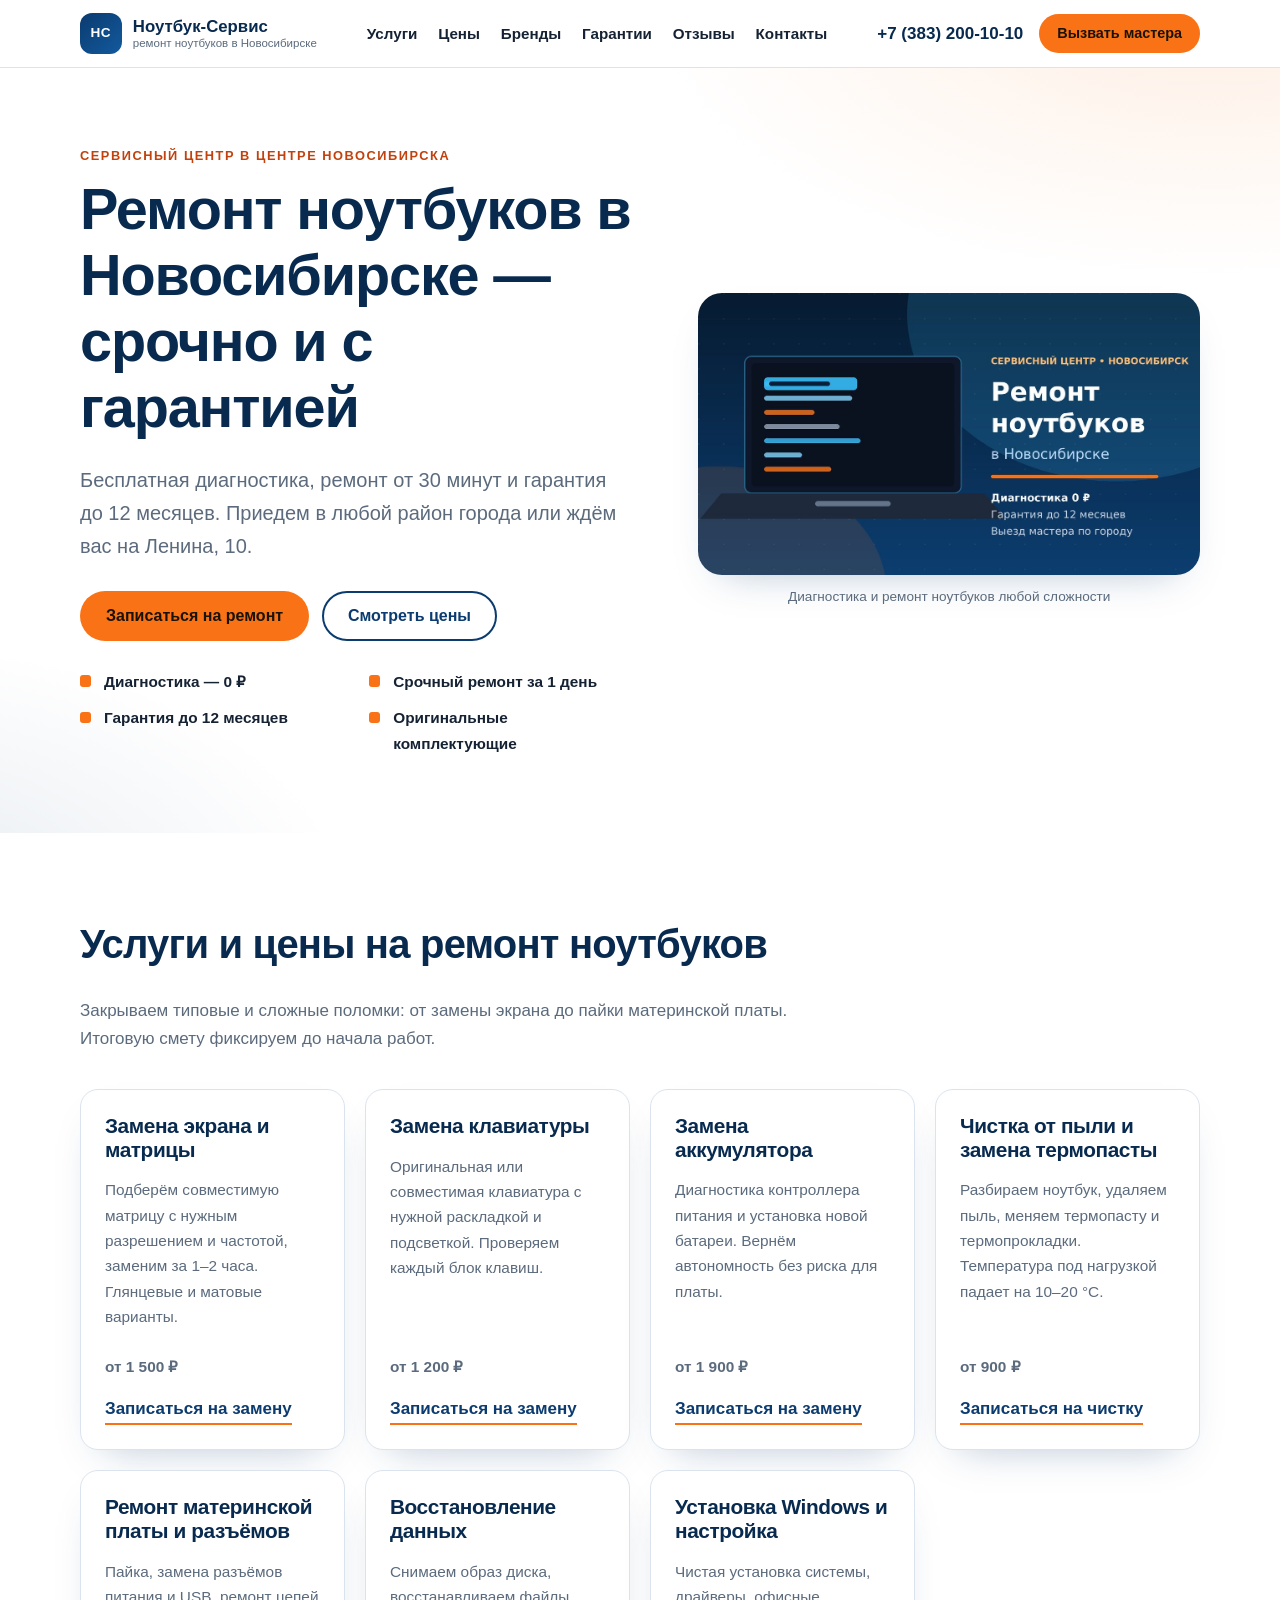
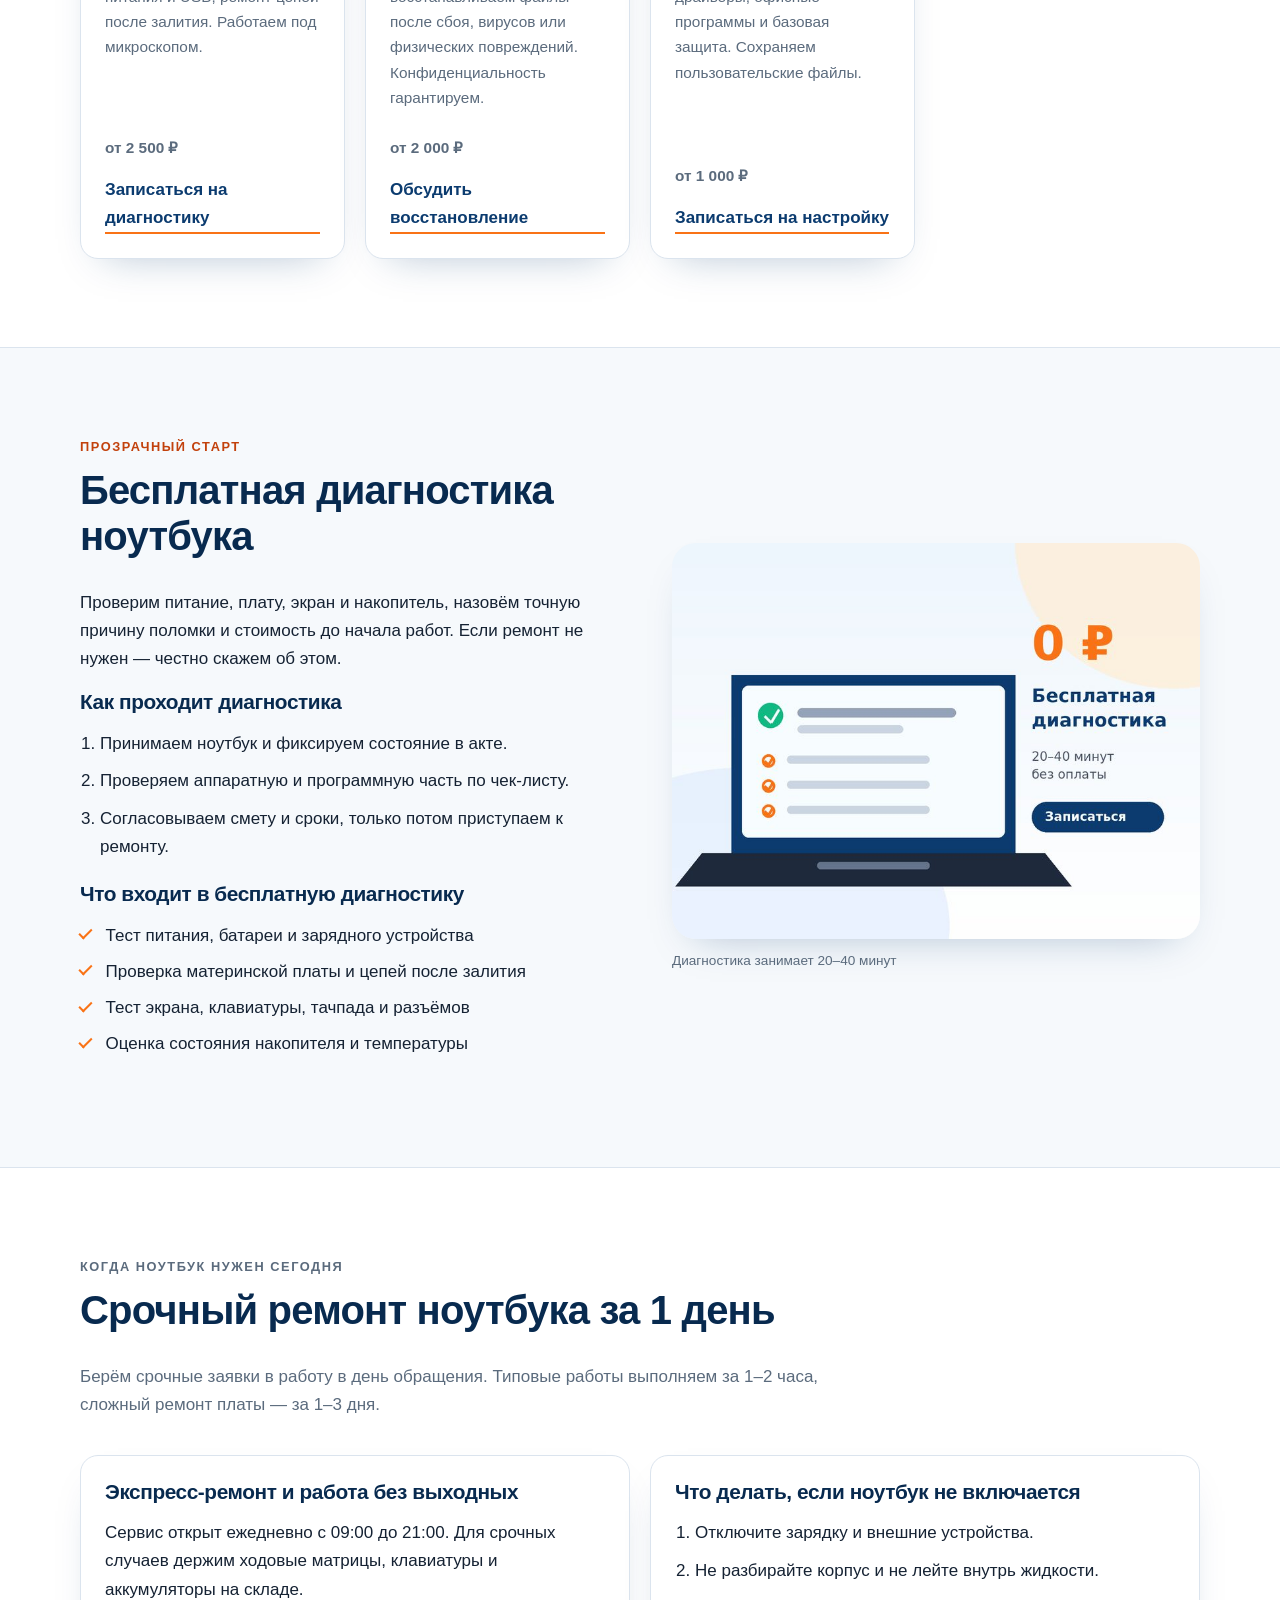
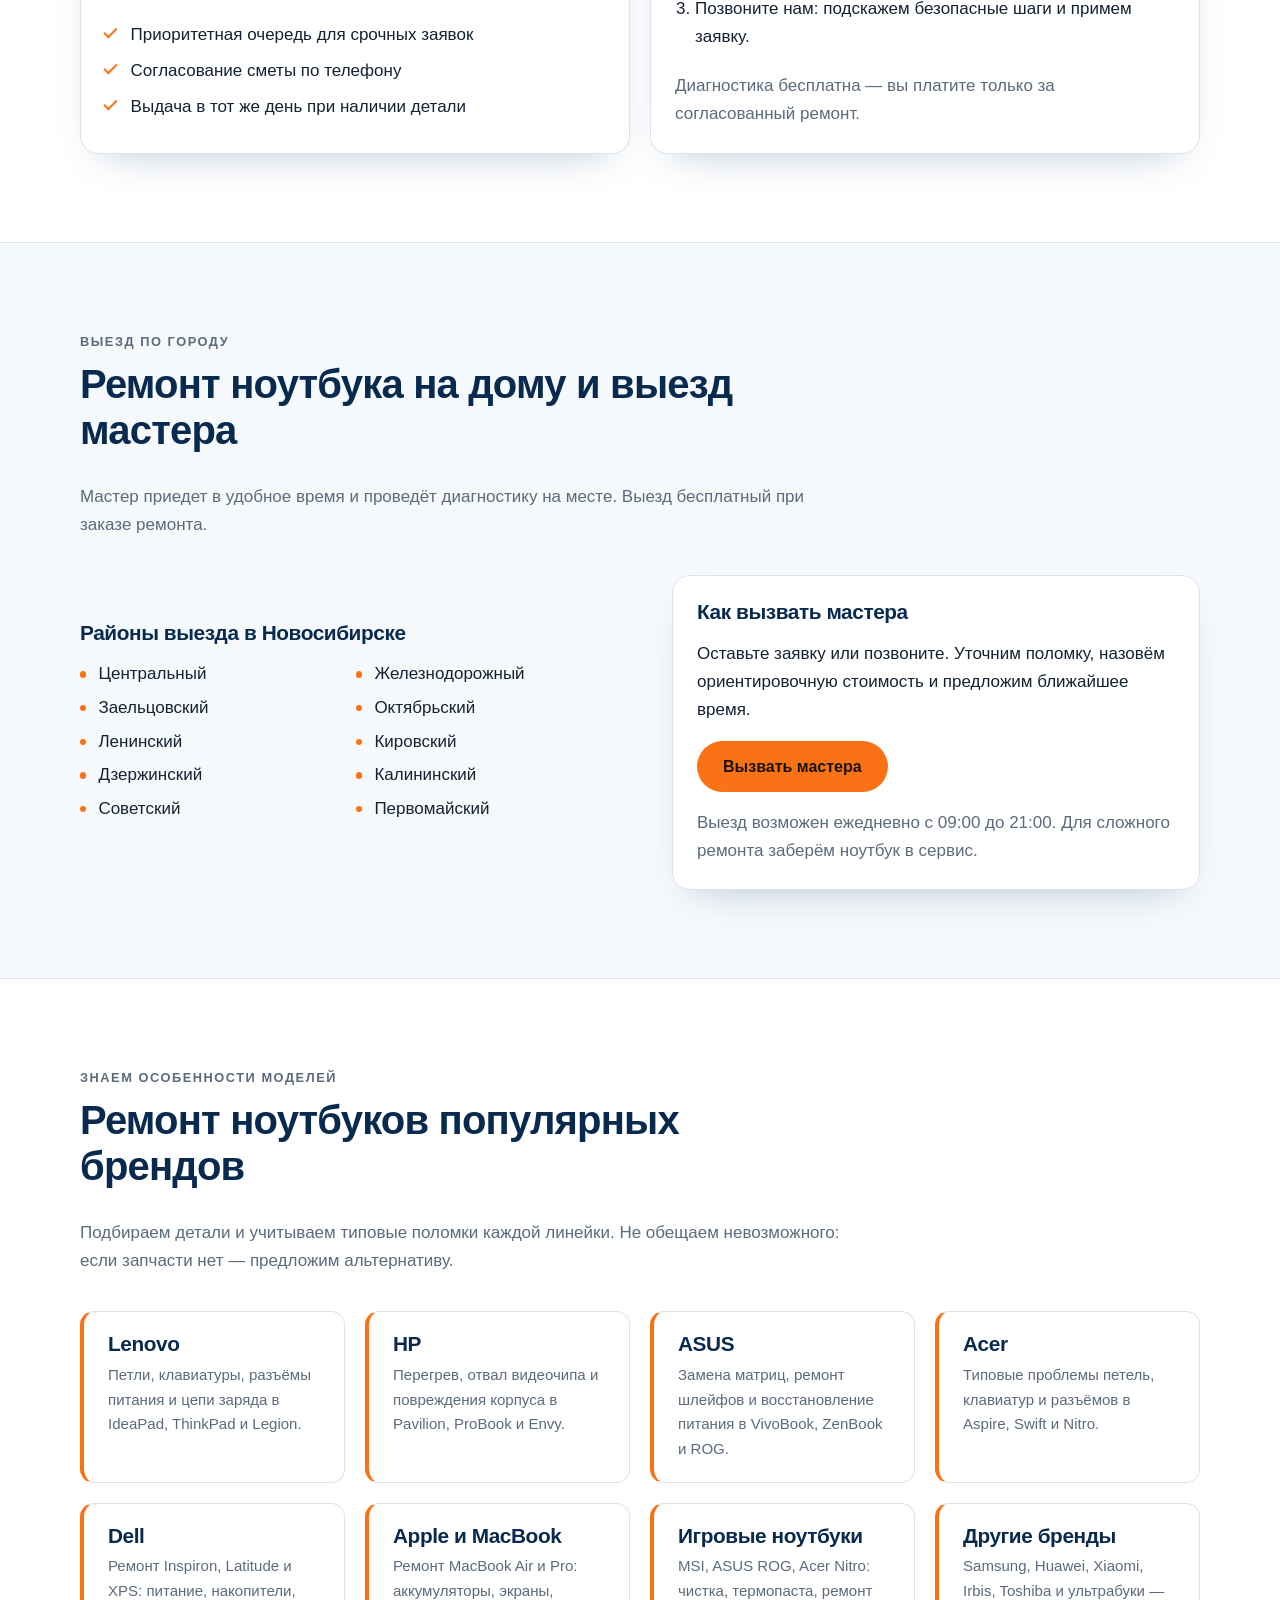
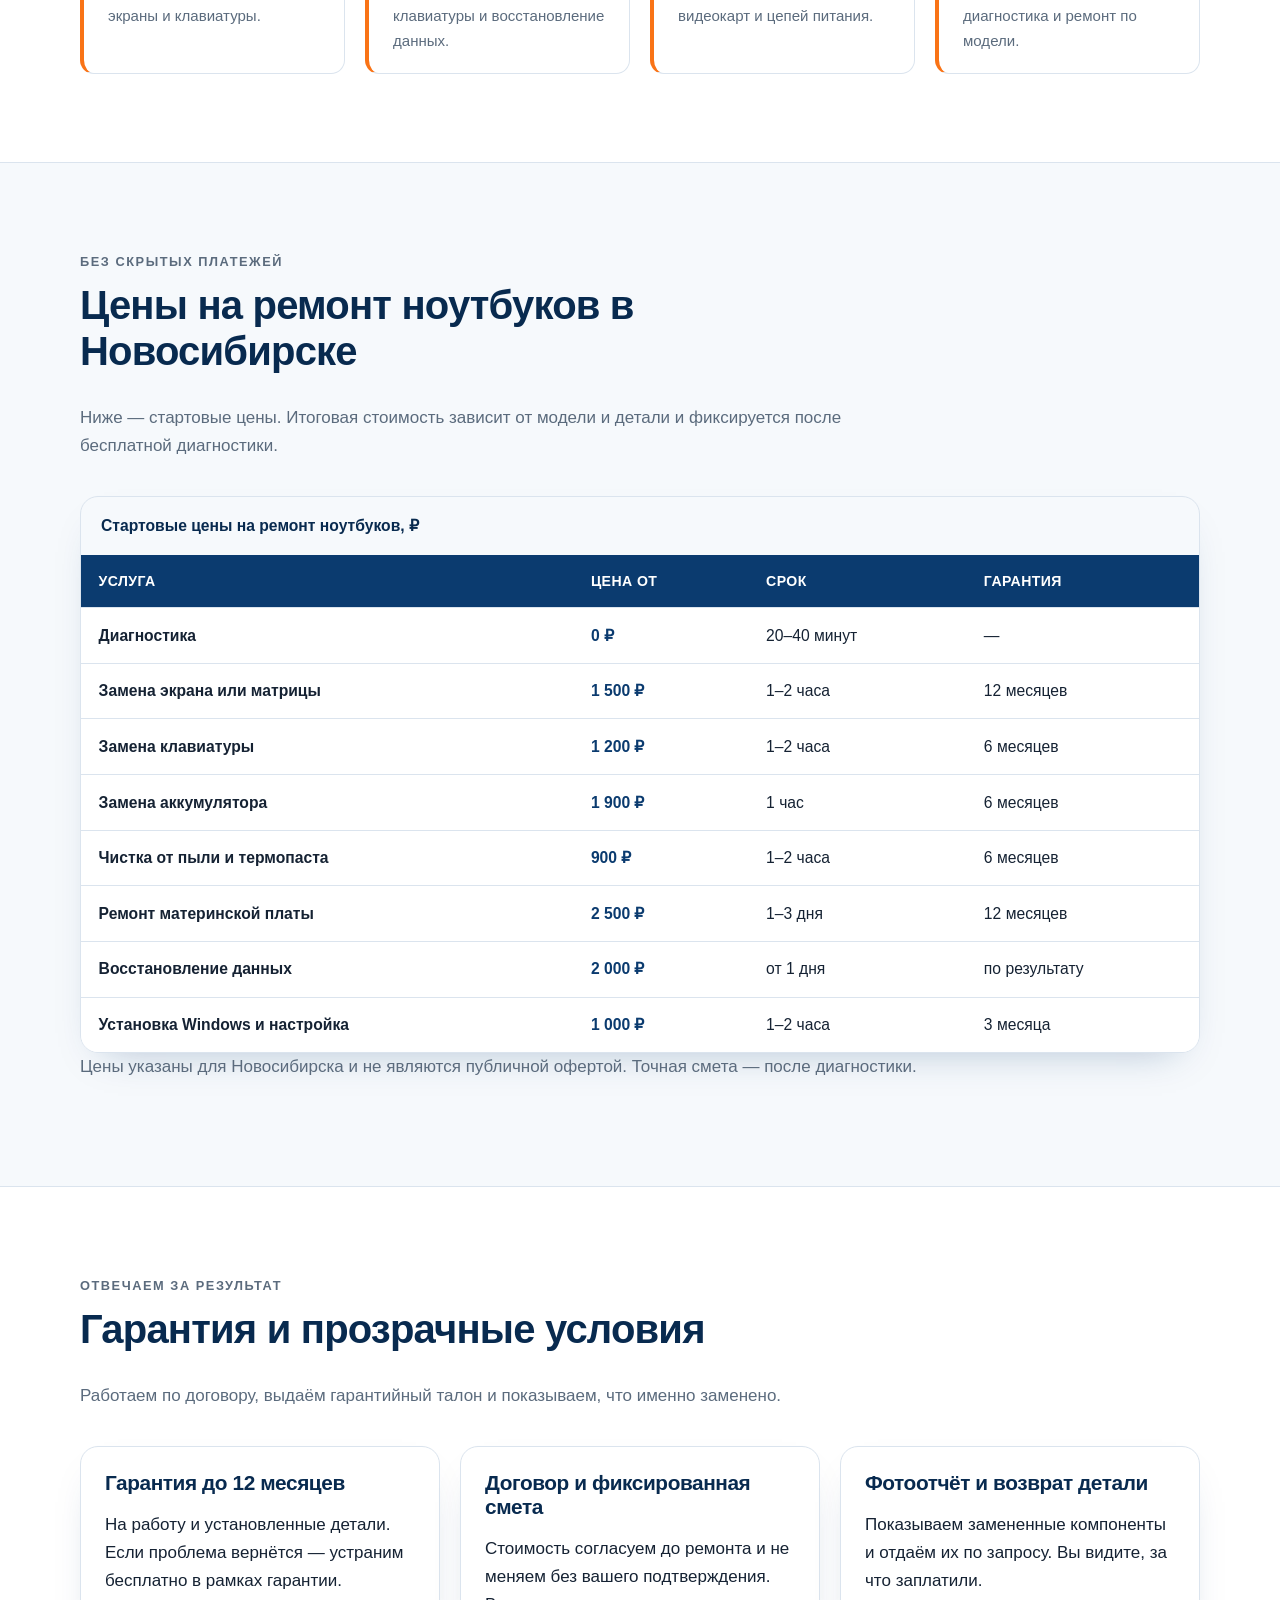
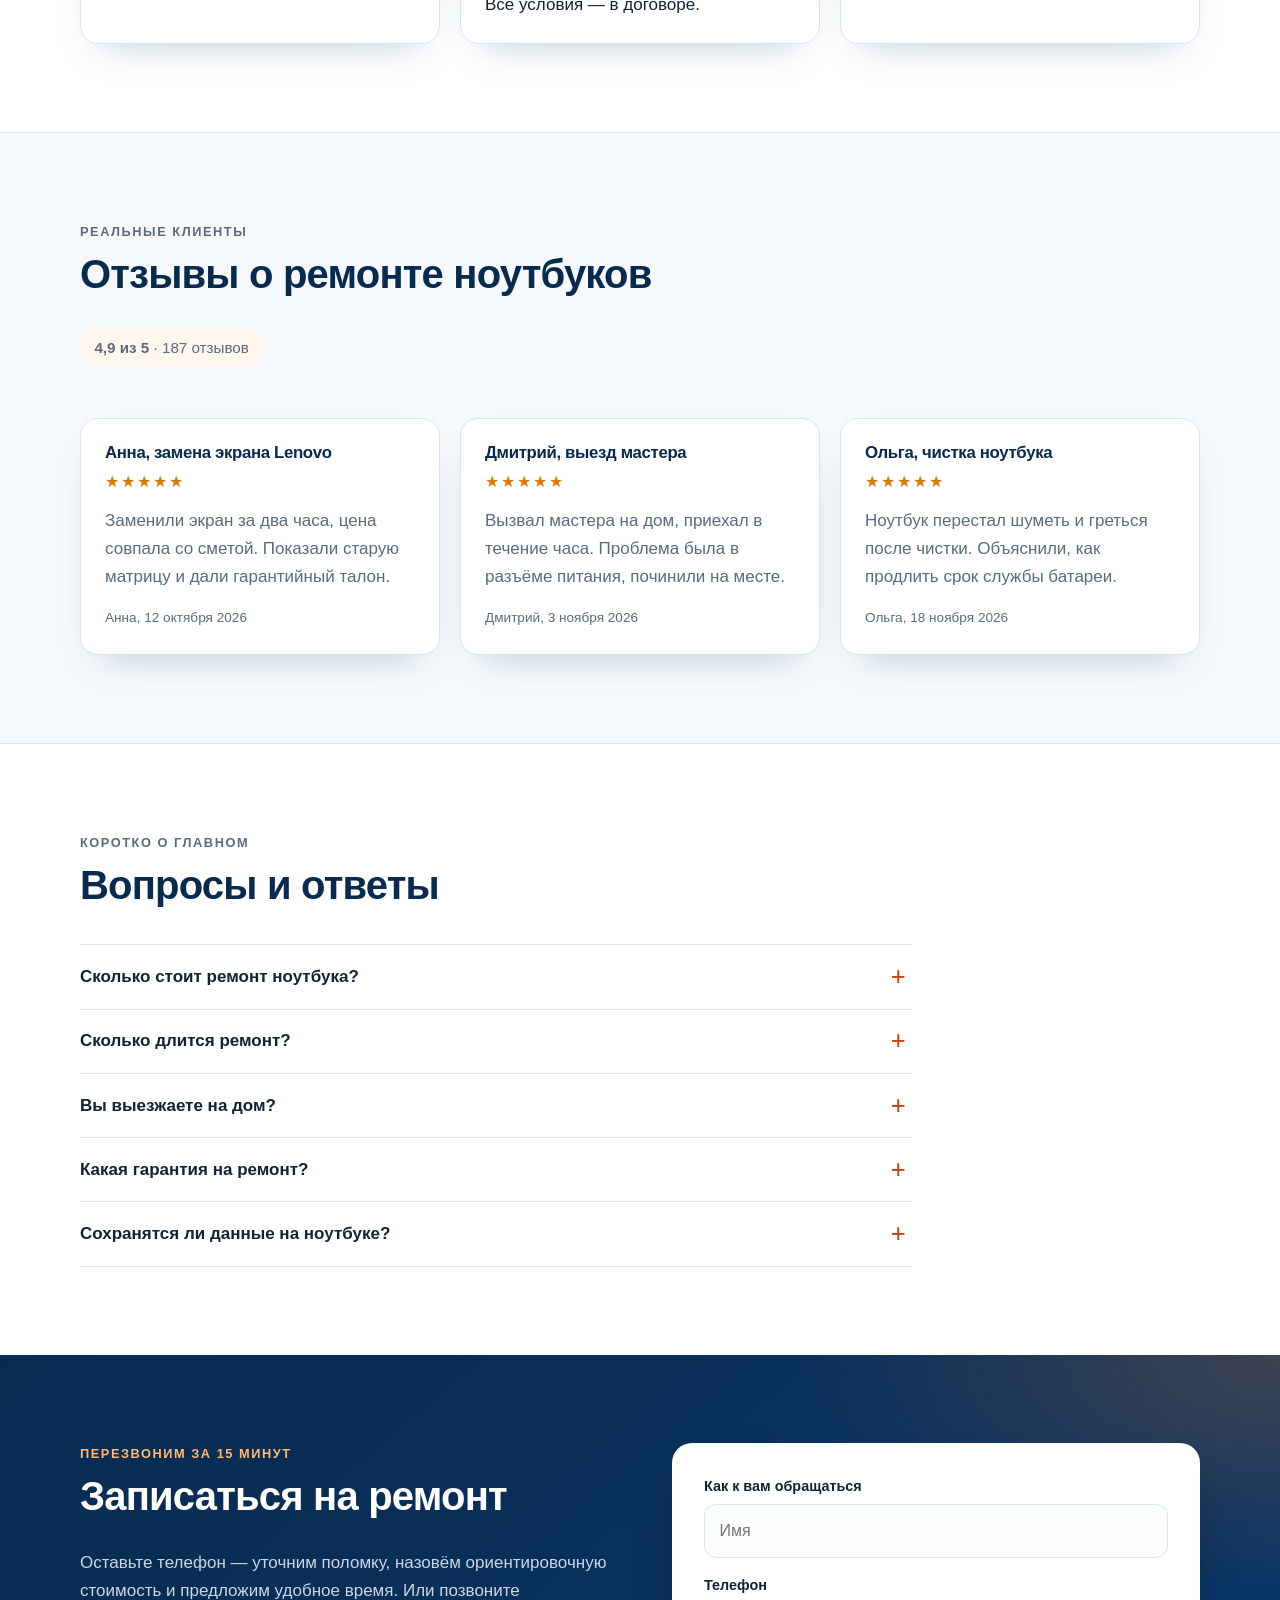
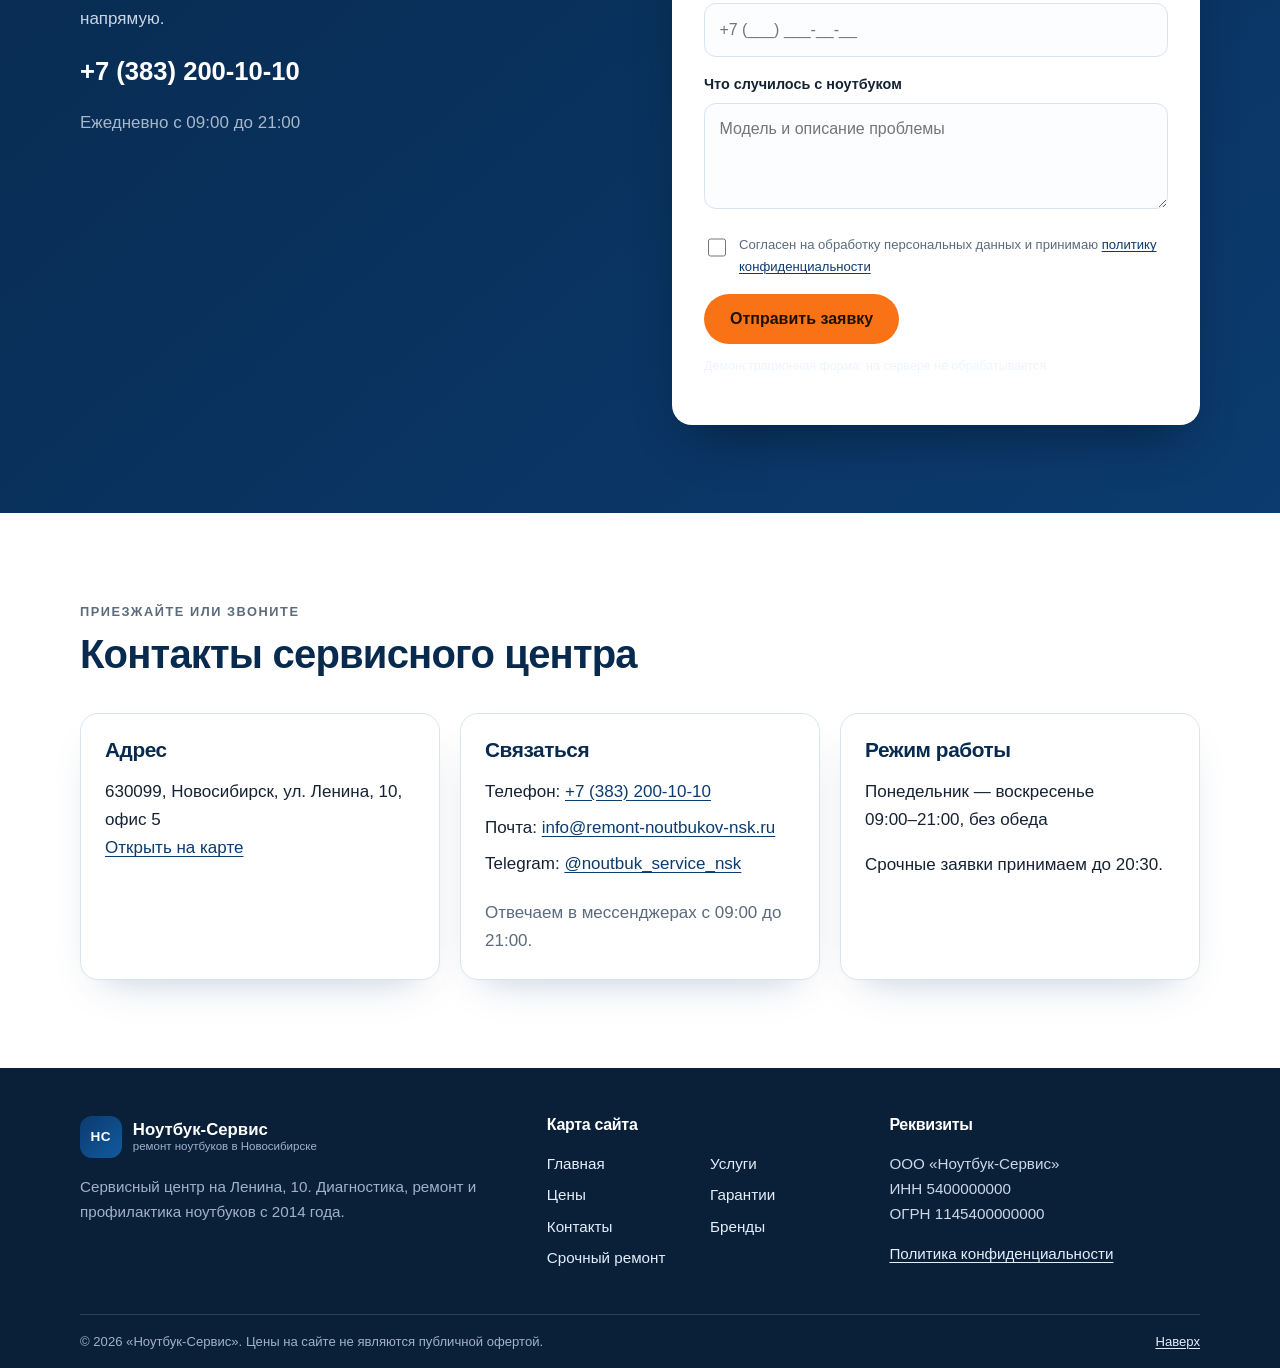
==== index.html @ f217ecc4 "а" ====
<!DOCTYPE html>
<html lang="ru">
<head>
  <meta charset="utf-8">
  <meta name="viewport" content="width=device-width, initial-scale=1">
  <title>Ремонт ноутбуков в Новосибирске — срочно и с гарантией</title>
  <meta name="description" content="Срочный ремонт ноутбуков в Новосибирске: бесплатная диагностика, выезд мастера, гарантия до 12 месяцев. Замена экрана, клавиатуры, аккумулятора. Запись онлайн.">
  <meta name="keywords" content="ремонт ноутбуков Новосибирск, замена экрана ноутбука, срочный ремонт ноутбука, ремонт ноутбука на дому, ремонт MacBook Новосибирск, чистка ноутбука, замена аккумулятора, гарантия на ремонт, бесплатная диагностика, ремонт материнской платы">
  <meta name="robots" content="index, follow, max-image-preview:large">
  <meta name="theme-color" content="#0b3b6f">
  <link rel="canonical" href="https://remont-noutbukov-nsk.ru/">
  <link rel="icon" href="images/favicon.svg" type="image/svg+xml">
  <link rel="preload" as="image" href="images/hero-remont-noutbukov-novosibirsk.jpg" fetchpriority="high">
  <link rel="stylesheet" href="styles/main.css">

  <meta property="og:type" content="website">
  <meta property="og:locale" content="ru_RU">
  <meta property="og:site_name" content="Ноутбук-Сервис">
  <meta property="og:title" content="Ремонт ноутбуков в Новосибирске — срочно и с гарантией">
  <meta property="og:description" content="Бесплатная диагностика, выезд мастера и гарантия до 12 месяцев. Замена экрана, клавиатуры, аккумулятора, ремонт платы и восстановление данных.">
  <meta property="og:url" content="https://remont-noutbukov-nsk.ru/">
  <meta property="og:image" content="https://remont-noutbukov-nsk.ru/images/hero-remont-noutbukov-novosibirsk.jpg">
  <meta property="og:image:width" content="1200">
  <meta property="og:image:height" content="675">
  <meta property="og:image:alt" content="Мастер сервисного центра ремонтирует ноутбук в Новосибирске">
  <meta name="twitter:card" content="summary_large_image">
  <meta name="twitter:title" content="Ремонт ноутбуков в Новосибирске — срочно и с гарантией">
  <meta name="twitter:description" content="Бесплатная диагностика, выезд мастера, гарантия до 12 месяцев.">
  <meta name="twitter:image" content="https://remont-noutbukov-nsk.ru/images/hero-remont-noutbukov-novosibirsk.jpg">
</head>
<body itemscope itemtype="https://schema.org/LocalBusiness">
  <a class="skip-link" href="#main">Перейти к содержимому</a>

  <header class="site-header">
    <div class="container header-inner">
      <a class="logo" href="index.html" aria-label="Ноутбук-Сервис — на главную">
        <span class="logo-mark" aria-hidden="true">НС</span>
        <span class="logo-text">
          <strong itemprop="name">Ноутбук-Сервис</strong>
          <small>ремонт ноутбуков в Новосибирске</small>
        </span>
      </a>

      <nav class="site-nav" aria-label="Главное меню">
        <ul class="nav-list">
          <li><a href="#services">Услуги</a></li>
          <li><a href="#prices">Цены</a></li>
          <li><a href="#brands">Бренды</a></li>
          <li><a href="#guarantee">Гарантии</a></li>
          <li><a href="#reviews">Отзывы</a></li>
          <li><a href="#contacts">Контакты</a></li>
        </ul>
      </nav>

      <div class="header-actions">
        <a class="header-phone" href="tel:+73832001010"><span itemprop="telephone">+7 (383) 200-10-10</span></a>
        <a class="button button-small" href="#cta">Вызвать мастера</a>
      </div>
    </div>
  </header>

  <main id="main">
    <section class="hero" id="top">
      <div class="container hero-grid">
        <div class="hero-copy">
          <p class="eyebrow">Сервисный центр в центре Новосибирска</p>
          <h1>Ремонт ноутбуков в Новосибирске — срочно и с гарантией</h1>
          <p class="lead">Бесплатная диагностика, ремонт от 30 минут и гарантия до 12 месяцев. Приедем в любой район города или ждём вас на Ленина, 10.</p>
          <div class="hero-actions">
            <a class="button" href="#cta">Записаться на ремонт</a>
            <a class="button button-secondary" href="#prices">Смотреть цены</a>
          </div>
          <ul class="trust-list">
            <li>Диагностика — 0 ₽</li>
            <li>Срочный ремонт за 1 день</li>
            <li>Гарантия до 12 месяцев</li>
            <li>Оригинальные комплектующие</li>
          </ul>
        </div>
        <figure class="hero-media">
          <img src="images/hero-remont-noutbukov-novosibirsk.jpg"
               alt="Мастер сервисного центра ремонтирует ноутбук в Новосибирске"
               width="1200" height="675" fetchpriority="high" decoding="async">
          <figcaption>Диагностика и ремонт ноутбуков любой сложности</figcaption>
        </figure>
      </div>
    </section>

    <section class="section" id="services" itemprop="hasOfferCatalog" itemscope itemtype="https://schema.org/OfferCatalog">
      <div class="container">
        <div class="section-head">
          <h2 itemprop="name">Услуги и цены на ремонт ноутбуков</h2>
          <p>Закрываем типовые и сложные поломки: от замены экрана до пайки материнской платы. Итоговую смету фиксируем до начала работ.</p>
        </div>

        <div class="services-grid">
          <article class="service-card" id="service-screen" itemprop="itemListElement" itemscope itemtype="https://schema.org/Service">
            <h3 itemprop="name">Замена экрана и матрицы</h3>
            <p itemprop="description">Подберём совместимую матрицу с нужным разрешением и частотой, заменим за 1–2 часа. Глянцевые и матовые варианты.</p>
            <meta itemprop="serviceType" content="Замена экрана ноутбука">
            <p class="service-price"><span itemprop="offers" itemscope itemtype="https://schema.org/Offer"><meta itemprop="priceCurrency" content="RUB"><meta itemprop="price" content="1500"><span itemprop="price">от 1 500 ₽</span></span></p>
            <a class="service-link" href="#cta">Записаться на замену</a>
          </article>

          <article class="service-card" id="service-keyboard" itemprop="itemListElement" itemscope itemtype="https://schema.org/Service">
            <h3 itemprop="name">Замена клавиатуры</h3>
            <p itemprop="description">Оригинальная или совместимая клавиатура с нужной раскладкой и подсветкой. Проверяем каждый блок клавиш.</p>
            <meta itemprop="serviceType" content="Замена клавиатуры ноутбука">
            <p class="service-price"><span itemprop="offers" itemscope itemtype="https://schema.org/Offer"><meta itemprop="priceCurrency" content="RUB"><meta itemprop="price" content="1200"><span itemprop="price">от 1 200 ₽</span></span></p>
            <a class="service-link" href="#cta">Записаться на замену</a>
          </article>

          <article class="service-card" id="service-battery" itemprop="itemListElement" itemscope itemtype="https://schema.org/Service">
            <h3 itemprop="name">Замена аккумулятора</h3>
            <p itemprop="description">Диагностика контроллера питания и установка новой батареи. Вернём автономность без риска для платы.</p>
            <meta itemprop="serviceType" content="Замена аккумулятора ноутбука">
            <p class="service-price"><span itemprop="offers" itemscope itemtype="https://schema.org/Offer"><meta itemprop="priceCurrency" content="RUB"><meta itemprop="price" content="1900"><span itemprop="price">от 1 900 ₽</span></span></p>
            <a class="service-link" href="#cta">Записаться на замену</a>
          </article>

          <article class="service-card" id="service-cleaning" itemprop="itemListElement" itemscope itemtype="https://schema.org/Service">
            <h3 itemprop="name">Чистка от пыли и замена термопасты</h3>
            <p itemprop="description">Разбираем ноутбук, удаляем пыль, меняем термопасту и термопрокладки. Температура под нагрузкой падает на 10–20 °C.</p>
            <meta itemprop="serviceType" content="Чистка ноутбука от пыли">
            <p class="service-price"><span itemprop="offers" itemscope itemtype="https://schema.org/Offer"><meta itemprop="priceCurrency" content="RUB"><meta itemprop="price" content="900"><span itemprop="price">от 900 ₽</span></span></p>
            <a class="service-link" href="#cta">Записаться на чистку</a>
          </article>

          <article class="service-card" id="service-board" itemprop="itemListElement" itemscope itemtype="https://schema.org/Service">
            <h3 itemprop="name">Ремонт материнской платы и разъёмов</h3>
            <p itemprop="description">Пайка, замена разъёмов питания и USB, ремонт цепей после залития. Работаем под микроскопом.</p>
            <meta itemprop="serviceType" content="Ремонт материнской платы ноутбука">
            <p class="service-price"><span itemprop="offers" itemscope itemtype="https://schema.org/Offer"><meta itemprop="priceCurrency" content="RUB"><meta itemprop="price" content="2500"><span itemprop="price">от 2 500 ₽</span></span></p>
            <a class="service-link" href="#cta">Записаться на диагностику</a>
          </article>

          <article class="service-card" id="service-data" itemprop="itemListElement" itemscope itemtype="https://schema.org/Service">
            <h3 itemprop="name">Восстановление данных</h3>
            <p itemprop="description">Снимаем образ диска, восстанавливаем файлы после сбоя, вирусов или физических повреждений. Конфиденциальность гарантируем.</p>
            <meta itemprop="serviceType" content="Восстановление данных с ноутбука">
            <p class="service-price"><span itemprop="offers" itemscope itemtype="https://schema.org/Offer"><meta itemprop="priceCurrency" content="RUB"><meta itemprop="price" content="2000"><span itemprop="price">от 2 000 ₽</span></span></p>
            <a class="service-link" href="#cta">Обсудить восстановление</a>
          </article>

          <article class="service-card" id="service-os" itemprop="itemListElement" itemscope itemtype="https://schema.org/Service">
            <h3 itemprop="name">Установка Windows и настройка</h3>
            <p itemprop="description">Чистая установка системы, драйверы, офисные программы и базовая защита. Сохраняем пользовательские файлы.</p>
            <meta itemprop="serviceType" content="Установка Windows на ноутбук">
            <p class="service-price"><span itemprop="offers" itemscope itemtype="https://schema.org/Offer"><meta itemprop="priceCurrency" content="RUB"><meta itemprop="price" content="1000"><span itemprop="price">от 1 000 ₽</span></span></p>
            <a class="service-link" href="#cta">Записаться на настройку</a>
          </article>
        </div>
      </div>
    </section>

    <section class="section section-alt" id="diagnostics">
      <div class="container split">
        <div>
          <p class="eyebrow">Прозрачный старт</p>
          <h2>Бесплатная диагностика ноутбука</h2>
          <p>Проверим питание, плату, экран и накопитель, назовём точную причину поломки и стоимость до начала работ. Если ремонт не нужен — честно скажем об этом.</p>
          <h3>Как проходит диагностика</h3>
          <ol class="steps">
            <li>Принимаем ноутбук и фиксируем состояние в акте.</li>
            <li>Проверяем аппаратную и программную часть по чек-листу.</li>
            <li>Согласовываем смету и сроки, только потом приступаем к ремонту.</li>
          </ol>
          <h3>Что входит в бесплатную диагностику</h3>
          <ul class="check-list">
            <li>Тест питания, батареи и зарядного устройства</li>
            <li>Проверка материнской платы и цепей после залития</li>
            <li>Тест экрана, клавиатуры, тачпада и разъёмов</li>
            <li>Оценка состояния накопителя и температуры</li>
          </ul>
        </div>
        <figure class="media-card">
          <img src="images/diagnostika-noutbuka.jpg"
               alt="Диагностика ноутбука в сервисном центре Новосибирска"
               width="800" height="600" loading="lazy" decoding="async">
          <figcaption>Диагностика занимает 20–40 минут</figcaption>
        </figure>
      </div>
    </section>

    <section class="section" id="urgent">
      <div class="container">
        <div class="section-head">
          <p class="eyebrow">Когда ноутбук нужен сегодня</p>
          <h2>Срочный ремонт ноутбука за 1 день</h2>
          <p>Берём срочные заявки в работу в день обращения. Типовые работы выполняем за 1–2 часа, сложный ремонт платы — за 1–3 дня.</p>
        </div>
        <div class="columns-2">
          <div class="panel">
            <h3>Экспресс-ремонт и работа без выходных</h3>
            <p>Сервис открыт ежедневно с 09:00 до 21:00. Для срочных случаев держим ходовые матрицы, клавиатуры и аккумуляторы на складе.</p>
            <ul class="check-list">
              <li>Приоритетная очередь для срочных заявок</li>
              <li>Согласование сметы по телефону</li>
              <li>Выдача в тот же день при наличии детали</li>
            </ul>
          </div>
          <div class="panel">
            <h3>Что делать, если ноутбук не включается</h3>
            <ol class="steps">
              <li>Отключите зарядку и внешние устройства.</li>
              <li>Не разбирайте корпус и не лейте внутрь жидкости.</li>
              <li>Позвоните нам: подскажем безопасные шаги и примем заявку.</li>
            </ol>
            <p class="muted">Диагностика бесплатна — вы платите только за согласованный ремонт.</p>
          </div>
        </div>
      </div>
    </section>

    <section class="section section-alt" id="home-visit">
      <div class="container">
        <div class="section-head">
          <p class="eyebrow">Выезд по городу</p>
          <h2>Ремонт ноутбука на дому и выезд мастера</h2>
          <p>Мастер приедет в удобное время и проведёт диагностику на месте. Выезд бесплатный при заказе ремонта.</p>
        </div>
        <div class="split">
          <div>
            <h3>Районы выезда в Новосибирске</h3>
            <ul class="district-list">
              <li>Центральный</li>
              <li>Железнодорожный</li>
              <li>Заельцовский</li>
              <li>Октябрьский</li>
              <li>Ленинский</li>
              <li>Кировский</li>
              <li>Дзержинский</li>
              <li>Калининский</li>
              <li>Советский</li>
              <li>Первомайский</li>
            </ul>
          </div>
          <div class="panel">
            <h3>Как вызвать мастера</h3>
            <p>Оставьте заявку или позвоните. Уточним поломку, назовём ориентировочную стоимость и предложим ближайшее время.</p>
            <p><a class="button" href="#cta">Вызвать мастера</a></p>
            <p class="muted">Выезд возможен ежедневно с 09:00 до 21:00. Для сложного ремонта заберём ноутбук в сервис.</p>
          </div>
        </div>
      </div>
    </section>

    <section class="section" id="brands">
      <div class="container">
        <div class="section-head">
          <p class="eyebrow">Знаем особенности моделей</p>
          <h2>Ремонт ноутбуков популярных брендов</h2>
          <p>Подбираем детали и учитываем типовые поломки каждой линейки. Не обещаем невозможного: если запчасти нет — предложим альтернативу.</p>
        </div>
        <div class="brand-grid">
          <article class="brand-card" id="brand-lenovo">
            <h3>Lenovo</h3>
            <p>Петли, клавиатуры, разъёмы питания и цепи заряда в IdeaPad, ThinkPad и Legion.</p>
          </article>
          <article class="brand-card" id="brand-hp">
            <h3>HP</h3>
            <p>Перегрев, отвал видеочипа и повреждения корпуса в Pavilion, ProBook и Envy.</p>
          </article>
          <article class="brand-card" id="brand-asus">
            <h3>ASUS</h3>
            <p>Замена матриц, ремонт шлейфов и восстановление питания в VivoBook, ZenBook и ROG.</p>
          </article>
          <article class="brand-card" id="brand-acer">
            <h3>Acer</h3>
            <p>Типовые проблемы петель, клавиатур и разъёмов в Aspire, Swift и Nitro.</p>
          </article>
          <article class="brand-card" id="brand-dell">
            <h3>Dell</h3>
            <p>Ремонт Inspiron, Latitude и XPS: питание, накопители, экраны и клавиатуры.</p>
          </article>
          <article class="brand-card" id="brand-apple">
            <h3>Apple и MacBook</h3>
            <p>Ремонт MacBook Air и Pro: аккумуляторы, экраны, клавиатуры и восстановление данных.</p>
          </article>
          <article class="brand-card" id="brand-gaming">
            <h3>Игровые ноутбуки</h3>
            <p>MSI, ASUS ROG, Acer Nitro: чистка, термопаста, ремонт видеокарт и цепей питания.</p>
          </article>
          <article class="brand-card" id="brand-other">
            <h3>Другие бренды</h3>
            <p>Samsung, Huawei, Xiaomi, Irbis, Toshiba и ультрабуки — диагностика и ремонт по модели.</p>
          </article>
        </div>
      </div>
    </section>

    <section class="section section-alt" id="prices">
      <div class="container">
        <div class="section-head">
          <p class="eyebrow">Без скрытых платежей</p>
          <h2>Цены на ремонт ноутбуков в Новосибирске</h2>
          <p>Ниже — стартовые цены. Итоговая стоимость зависит от модели и детали и фиксируется после бесплатной диагностики.</p>
        </div>
        <div class="table-wrap">
          <table class="price-table">
            <caption>Стартовые цены на ремонт ноутбуков, ₽</caption>
            <thead>
              <tr>
                <th scope="col">Услуга</th>
                <th scope="col">Цена от</th>
                <th scope="col">Срок</th>
                <th scope="col">Гарантия</th>
              </tr>
            </thead>
            <tbody>
              <tr>
                <th scope="row">Диагностика</th>
                <td>0 ₽</td>
                <td>20–40 минут</td>
                <td>—</td>
              </tr>
              <tr>
                <th scope="row">Замена экрана или матрицы</th>
                <td>1 500 ₽</td>
                <td>1–2 часа</td>
                <td>12 месяцев</td>
              </tr>
              <tr>
                <th scope="row">Замена клавиатуры</th>
                <td>1 200 ₽</td>
                <td>1–2 часа</td>
                <td>6 месяцев</td>
              </tr>
              <tr>
                <th scope="row">Замена аккумулятора</th>
                <td>1 900 ₽</td>
                <td>1 час</td>
                <td>6 месяцев</td>
              </tr>
              <tr>
                <th scope="row">Чистка от пыли и термопаста</th>
                <td>900 ₽</td>
                <td>1–2 часа</td>
                <td>6 месяцев</td>
              </tr>
              <tr>
                <th scope="row">Ремонт материнской платы</th>
                <td>2 500 ₽</td>
                <td>1–3 дня</td>
                <td>12 месяцев</td>
              </tr>
              <tr>
                <th scope="row">Восстановление данных</th>
                <td>2 000 ₽</td>
                <td>от 1 дня</td>
                <td>по результату</td>
              </tr>
              <tr>
                <th scope="row">Установка Windows и настройка</th>
                <td>1 000 ₽</td>
                <td>1–2 часа</td>
                <td>3 месяца</td>
              </tr>
            </tbody>
          </table>
        </div>
        <p class="muted">Цены указаны для Новосибирска и не являются публичной офертой. Точная смета — после диагностики.</p>
      </div>
    </section>

    <section class="section" id="guarantee">
      <div class="container">
        <div class="section-head">
          <p class="eyebrow">Отвечаем за результат</p>
          <h2>Гарантия и прозрачные условия</h2>
          <p>Работаем по договору, выдаём гарантийный талон и показываем, что именно заменено.</p>
        </div>
        <div class="columns-3">
          <article class="panel">
            <h3>Гарантия до 12 месяцев</h3>
            <p>На работу и установленные детали. Если проблема вернётся — устраним бесплатно в рамках гарантии.</p>
          </article>
          <article class="panel">
            <h3>Договор и фиксированная смета</h3>
            <p>Стоимость согласуем до ремонта и не меняем без вашего подтверждения. Все условия — в договоре.</p>
          </article>
          <article class="panel">
            <h3>Фотоотчёт и возврат детали</h3>
            <p>Показываем замененные компоненты и отдаём их по запросу. Вы видите, за что заплатили.</p>
          </article>
        </div>
      </div>
    </section>

    <section class="section section-alt" id="reviews">
      <div class="container">
        <div class="section-head">
          <p class="eyebrow">Реальные клиенты</p>
          <h2>Отзывы о ремонте ноутбуков</h2>
          <p class="rating-summary" itemprop="aggregateRating" itemscope itemtype="https://schema.org/AggregateRating">
            <meta itemprop="bestRating" content="5">
            <meta itemprop="worstRating" content="1">
            <meta itemprop="ratingValue" content="4.9">
            <meta itemprop="reviewCount" content="187">
            <strong>4,9 из 5</strong> · 187 отзывов
          </p>
        </div>
        <div class="reviews-grid">
          <article class="review-card" itemprop="review" itemscope itemtype="https://schema.org/Review">
            <h3>Анна, замена экрана Lenovo</h3>
            <div class="review-rating" itemprop="reviewRating" itemscope itemtype="https://schema.org/Rating">
              <meta itemprop="bestRating" content="5">
              <meta itemprop="ratingValue" content="5">
              <span role="img" aria-label="Оценка 5 из 5">★★★★★</span>
            </div>
            <blockquote>
              <p itemprop="reviewBody">Заменили экран за два часа, цена совпала со сметой. Показали старую матрицу и дали гарантийный талон.</p>
            </blockquote>
            <footer class="review-meta">
              <span itemprop="author" itemscope itemtype="https://schema.org/Person"><span itemprop="name">Анна</span></span>,
              <time itemprop="datePublished" datetime="2026-10-12">12 октября 2026</time>
            </footer>
          </article>

          <article class="review-card" itemprop="review" itemscope itemtype="https://schema.org/Review">
            <h3>Дмитрий, выезд мастера</h3>
            <div class="review-rating" itemprop="reviewRating" itemscope itemtype="https://schema.org/Rating">
              <meta itemprop="bestRating" content="5">
              <meta itemprop="ratingValue" content="5">
              <span role="img" aria-label="Оценка 5 из 5">★★★★★</span>
            </div>
            <blockquote>
              <p itemprop="reviewBody">Вызвал мастера на дом, приехал в течение часа. Проблема была в разъёме питания, починили на месте.</p>
            </blockquote>
            <footer class="review-meta">
              <span itemprop="author" itemscope itemtype="https://schema.org/Person"><span itemprop="name">Дмитрий</span></span>,
              <time itemprop="datePublished" datetime="2026-11-03">3 ноября 2026</time>
            </footer>
          </article>

          <article class="review-card" itemprop="review" itemscope itemtype="https://schema.org/Review">
            <h3>Ольга, чистка ноутбука</h3>
            <div class="review-rating" itemprop="reviewRating" itemscope itemtype="https://schema.org/Rating">
              <meta itemprop="bestRating" content="5">
              <meta itemprop="ratingValue" content="5">
              <span role="img" aria-label="Оценка 5 из 5">★★★★★</span>
            </div>
            <blockquote>
              <p itemprop="reviewBody">Ноутбук перестал шуметь и греться после чистки. Объяснили, как продлить срок службы батареи.</p>
            </blockquote>
            <footer class="review-meta">
              <span itemprop="author" itemscope itemtype="https://schema.org/Person"><span itemprop="name">Ольга</span></span>,
              <time itemprop="datePublished" datetime="2026-11-18">18 ноября 2026</time>
            </footer>
          </article>
        </div>
      </div>
    </section>

    <section class="section" id="faq" itemscope itemtype="https://schema.org/FAQPage">
      <div class="container">
        <div class="section-head">
          <p class="eyebrow">Коротко о главном</p>
          <h2>Вопросы и ответы</h2>
        </div>
        <div class="faq-list">
          <details itemscope itemprop="mainEntity" itemtype="https://schema.org/Question">
            <summary><span itemprop="name">Сколько стоит ремонт ноутбука?</span></summary>
            <div itemscope itemprop="acceptedAnswer" itemtype="https://schema.org/Answer">
              <div itemprop="text">
                <p>Диагностика бесплатная. Стоимость зависит от поломки: замена экрана — от 1 500 ₽, чистка — от 900 ₽, ремонт платы — от 2 500 ₽. Точную смету фиксируем до начала работ.</p>
              </div>
            </div>
          </details>
          <details itemscope itemprop="mainEntity" itemtype="https://schema.org/Question">
            <summary><span itemprop="name">Сколько длится ремонт?</span></summary>
            <div itemscope itemprop="acceptedAnswer" itemtype="https://schema.org/Answer">
              <div itemprop="text">
                <p>Типовые работы занимают 1–2 часа, сложный ремонт платы — 1–3 дня. Срочные заявки берём в работу в день обращения.</p>
              </div>
            </div>
          </details>
          <details itemscope itemprop="mainEntity" itemtype="https://schema.org/Question">
            <summary><span itemprop="name">Вы выезжаете на дом?</span></summary>
            <div itemscope itemprop="acceptedAnswer" itemtype="https://schema.org/Answer">
              <div itemprop="text">
                <p>Да, мастер приедет в любой район Новосибирска. Выезд и диагностика на месте бесплатны при заказе ремонта.</p>
              </div>
            </div>
          </details>
          <details itemscope itemprop="mainEntity" itemtype="https://schema.org/Question">
            <summary><span itemprop="name">Какая гарантия на ремонт?</span></summary>
            <div itemscope itemprop="acceptedAnswer" itemtype="https://schema.org/Answer">
              <div itemprop="text">
                <p>До 12 месяцев на работу и установленные детали. Гарантийный талон и договор выдаём после ремонта.</p>
              </div>
            </div>
          </details>
          <details itemscope itemprop="mainEntity" itemtype="https://schema.org/Question">
            <summary><span itemprop="name">Сохранятся ли данные на ноутбуке?</span></summary>
            <div itemscope itemprop="acceptedAnswer" itemtype="https://schema.org/Answer">
              <div itemprop="text">
                <p>При замене комплектующих данные остаются на диске. Перед сложным ремонтом предлагаем резервную копию и работаем с вашим согласием.</p>
              </div>
            </div>
          </details>
        </div>
      </div>
    </section>

    <section class="section section-cta" id="cta">
      <div class="container cta-grid">
        <div>
          <p class="eyebrow">Перезвоним за 15 минут</p>
          <h2>Записаться на ремонт</h2>
          <p>Оставьте телефон — уточним поломку, назовём ориентировочную стоимость и предложим удобное время. Или позвоните напрямую.</p>
          <p class="cta-phone"><a href="tel:+73832001010"><span itemprop="telephone">+7 (383) 200-10-10</span></a></p>
          <p class="muted">Ежедневно с 09:00 до 21:00</p>
        </div>
        <form class="callback-form" action="#" method="post">
          <div class="form-field">
            <label for="name">Как к вам обращаться</label>
            <input id="name" name="name" type="text" autocomplete="name" placeholder="Имя" required>
          </div>
          <div class="form-field">
            <label for="phone">Телефон</label>
            <input id="phone" name="phone" type="tel" autocomplete="tel" inputmode="tel" placeholder="+7 (___) ___-__-__" required>
          </div>
          <div class="form-field form-field-full">
            <label for="comment">Что случилось с ноутбуком</label>
            <textarea id="comment" name="comment" rows="3" placeholder="Модель и описание проблемы"></textarea>
          </div>
          <div class="form-field form-field-full checkbox">
            <input id="consent" name="consent" type="checkbox" required>
            <label for="consent">Согласен на обработку персональных данных и принимаю <a href="privacy/index.html">политику конфиденциальности</a></label>
          </div>
          <div class="form-field form-field-full">
            <button class="button" type="submit">Отправить заявку</button>
            <p class="form-note">Демонстрационная форма: на сервере не обрабатывается.</p>
          </div>
        </form>
      </div>
    </section>

    <section class="section" id="contacts">
      <div class="container">
        <div class="section-head">
          <p class="eyebrow">Приезжайте или звоните</p>
          <h2>Контакты сервисного центра</h2>
        </div>
        <div class="contacts-grid">
          <div class="panel">
            <h3>Адрес</h3>
            <address itemprop="address" itemscope itemtype="https://schema.org/PostalAddress">
              <span itemprop="postalCode">630099</span>,
              <span itemprop="addressLocality">Новосибирск</span>,
              <span itemprop="streetAddress">ул. Ленина, 10, офис 5</span>
            </address>
            <p><a href="https://2gis.ru/novosibirsk" target="_blank" rel="noopener">Открыть на карте</a></p>
            <div itemprop="geo" itemscope itemtype="https://schema.org/GeoCoordinates">
              <meta itemprop="latitude" content="55.0302">
              <meta itemprop="longitude" content="82.9204">
            </div>
            <meta itemprop="openingHours" content="Mo-Su 09:00-21:00">
            <meta itemprop="priceRange" content="500–15000 ₽">
          </div>
          <div class="panel">
            <h3>Связаться</h3>
            <ul class="contact-list">
              <li>Телефон: <a href="tel:+73832001010"><span itemprop="telephone">+7 (383) 200-10-10</span></a></li>
              <li>Почта: <a href="mailto:info@remont-noutbukov-nsk.ru"><span itemprop="email">info@remont-noutbukov-nsk.ru</span></a></li>
              <li>Telegram: <a href="https://t.me/noutbuk_service_nsk" rel="noopener">@noutbuk_service_nsk</a></li>
            </ul>
            <p class="muted">Отвечаем в мессенджерах с 09:00 до 21:00.</p>
          </div>
          <div class="panel">
            <h3>Режим работы</h3>
            <p>Понедельник — воскресенье<br>09:00–21:00, без обеда</p>
            <p>Срочные заявки принимаем до 20:30.</p>
          </div>
        </div>
      </div>
    </section>
  </main>

  <footer class="site-footer">
    <div class="container footer-grid">
      <div>
        <a class="logo footer-logo" href="index.html">
          <span class="logo-mark" aria-hidden="true">НС</span>
          <span class="logo-text"><strong>Ноутбук-Сервис</strong><small>ремонт ноутбуков в Новосибирске</small></span>
        </a>
        <p class="muted">Сервисный центр на Ленина, 10. Диагностика, ремонт и профилактика ноутбуков с 2014 года.</p>
      </div>
      <nav aria-label="Карта сайта">
        <h2 class="footer-title">Карта сайта</h2>
        <ul class="footer-nav">
          <li><a href="index.html">Главная</a></li>
          <li><a href="uslugi/">Услуги</a></li>
          <li><a href="ceny/">Цены</a></li>
          <li><a href="garantii/">Гарантии</a></li>
          <li><a href="kontakty/">Контакты</a></li>
          <li><a href="brendy/">Бренды</a></li>
          <li><a href="srochnyj-remont/">Срочный ремонт</a></li>
        </ul>
      </nav>
      <div>
        <h2 class="footer-title">Реквизиты</h2>
        <p>ООО «Ноутбук-Сервис»<br>ИНН 5400000000<br>ОГРН 1145400000000</p>
        <p><a href="privacy/index.html">Политика конфиденциальности</a></p>
      </div>
    </div>
    <div class="container footer-bottom">
      <p>© 2026 «Ноутбук-Сервис». Цены на сайте не являются публичной офертой.</p>
      <p><a href="#top">Наверх</a></p>
    </div>
  </footer>

  <script type="application/ld+json">
  {
    "@context": "https://schema.org",
    "@graph": [
      {
        "@type": ["LocalBusiness", "ProfessionalService"],
        "@id": "https://remont-noutbukov-nsk.ru/#business",
        "name": "Ноутбук-Сервис",
        "legalName": "ООО «Ноутбук-Сервис»",
        "description": "Сервисный центр по ремонту ноутбуков в Новосибирске: бесплатная диагностика, срочный ремонт, выезд мастера и гарантия до 12 месяцев.",
        "url": "https://remont-noutbukov-nsk.ru/",
        "telephone": "+7-383-200-10-10",
        "email": "info@remont-noutbukov-nsk.ru",
        "image": "https://remont-noutbukov-nsk.ru/images/hero-remont-noutbukov-novosibirsk.jpg",
        "logo": "https://remont-noutbukov-nsk.ru/images/logo.svg",
        "priceRange": "500–15000 ₽",
        "currenciesAccepted": "RUB",
        "paymentAccepted": "Наличные, банковская карта, безналичный расчёт",
        "foundingDate": "2014",
        "slogan": "Ремонт ноутбуков, за который не стыдно дать гарантию",
        "address": {
          "@type": "PostalAddress",
          "postalCode": "630099",
          "addressLocality": "Новосибирск",
          "streetAddress": "ул. Ленина, 10, офис 5",
          "addressCountry": "RU"
        },
        "geo": {
          "@type": "GeoCoordinates",
          "latitude": 55.0302,
          "longitude": 82.9204
        },
        "hasMap": "https://2gis.ru/novosibirsk",
        "openingHoursSpecification": [
          {
            "@type": "OpeningHoursSpecification",
            "dayOfWeek": [
              "Monday",
              "Tuesday",
              "Wednesday",
              "Thursday",
              "Friday",
              "Saturday",
              "Sunday"
            ],
            "opens": "09:00",
            "closes": "21:00"
          }
        ],
        "areaServed": [
          {
            "@type": "City",
            "name": "Новосибирск"
          },
          {
            "@type": "AdministrativeArea",
            "name": "Новосибирская область"
          }
        ],
        "sameAs": [
          "https://vk.com/noutbuk_service_nsk",
          "https://t.me/noutbuk_service_nsk"
        ],
        "knowsAbout": [
          "Ремонт ноутбуков",
          "Замена экрана ноутбука",
          "Замена аккумулятора ноутбука",
          "Ремонт материнской платы",
          "Восстановление данных",
          "Ремонт MacBook"
        ],
        "aggregateRating": {
          "@type": "AggregateRating",
          "ratingValue": "4.9",
          "reviewCount": "187",
          "bestRating": "5",
          "worstRating": "1"
        },
        "review": [
          {
            "@type": "Review",
            "author": {
              "@type": "Person",
              "name": "Анна"
            },
            "datePublished": "2026-10-12",
            "reviewBody": "Заменили экран за два часа, цена совпала со сметой. Показали старую матрицу и дали гарантийный талон.",
            "reviewRating": {
              "@type": "Rating",
              "ratingValue": "5",
              "bestRating": "5"
            }
          },
          {
            "@type": "Review",
            "author": {
              "@type": "Person",
              "name": "Дмитрий"
            },
            "datePublished": "2026-11-03",
            "reviewBody": "Вызвал мастера на дом, приехал в течение часа. Проблема была в разъёме питания, починили на месте.",
            "reviewRating": {
              "@type": "Rating",
              "ratingValue": "5",
              "bestRating": "5"
            }
          },
          {
            "@type": "Review",
            "author": {
              "@type": "Person",
              "name": "Ольга"
            },
            "datePublished": "2026-11-18",
            "reviewBody": "Ноутбук перестал шуметь и греться после чистки. Объяснили, как продлить срок службы батареи.",
            "reviewRating": {
              "@type": "Rating",
              "ratingValue": "5",
              "bestRating": "5"
            }
          }
        ],
        "hasOfferCatalog": {
          "@type": "OfferCatalog",
          "name": "Услуги по ремонту ноутбуков",
          "itemListElement": [
            {
              "@type": "Service",
              "name": "Замена экрана и матрицы",
              "serviceType": "Замена экрана ноутбука",
              "description": "Подбор и замена матрицы с нужным разрешением и частотой.",
              "provider": {
                "@id": "https://remont-noutbukov-nsk.ru/#business"
              },
              "areaServed": {
                "@type": "City",
                "name": "Новосибирск"
              },
              "offers": {
                "@type": "Offer",
                "priceCurrency": "RUB",
                "priceSpecification": {
                  "@type": "PriceSpecification",
                  "minPrice": "1500",
                  "priceCurrency": "RUB"
                },
                "availability": "https://schema.org/InStock",
                "url": "https://remont-noutbukov-nsk.ru/#service-screen"
              }
            },
            {
              "@type": "Service",
              "name": "Замена клавиатуры",
              "serviceType": "Замена клавиатуры ноутбука",
              "description": "Установка оригинальной или совместимой клавиатуры с проверкой всех клавиш.",
              "provider": {
                "@id": "https://remont-noutbukov-nsk.ru/#business"
              },
              "areaServed": {
                "@type": "City",
                "name": "Новосибирск"
              },
              "offers": {
                "@type": "Offer",
                "priceCurrency": "RUB",
                "priceSpecification": {
                  "@type": "PriceSpecification",
                  "minPrice": "1200",
                  "priceCurrency": "RUB"
                },
                "availability": "https://schema.org/InStock",
                "url": "https://remont-noutbukov-nsk.ru/#service-keyboard"
              }
            },
            {
              "@type": "Service",
              "name": "Замена аккумулятора",
              "serviceType": "Замена аккумулятора ноутбука",
              "description": "Диагностика контроллера питания и установка новой батареи.",
              "provider": {
                "@id": "https://remont-noutbukov-nsk.ru/#business"
              },
              "areaServed": {
                "@type": "City",
                "name": "Новосибирск"
              },
              "offers": {
                "@type": "Offer",
                "priceCurrency": "RUB",
                "priceSpecification": {
                  "@type": "PriceSpecification",
                  "minPrice": "1900",
                  "priceCurrency": "RUB"
                },
                "availability": "https://schema.org/InStock",
                "url": "https://remont-noutbukov-nsk.ru/#service-battery"
              }
            },
            {
              "@type": "Service",
              "name": "Чистка от пыли и замена термопасты",
              "serviceType": "Чистка ноутбука от пыли",
              "description": "Разборка, удаление пыли, замена термопасты и термопрокладок.",
              "provider": {
                "@id": "https://remont-noutbukov-nsk.ru/#business"
              },
              "areaServed": {
                "@type": "City",
                "name": "Новосибирск"
              },
              "offers": {
                "@type": "Offer",
                "priceCurrency": "RUB",
                "priceSpecification": {
                  "@type": "PriceSpecification",
                  "minPrice": "900",
                  "priceCurrency": "RUB"
                },
                "availability": "https://schema.org/InStock",
                "url": "https://remont-noutbukov-nsk.ru/#service-cleaning"
              }
            },
            {
              "@type": "Service",
              "name": "Ремонт материнской платы и разъёмов",
              "serviceType": "Ремонт материнской платы ноутбука",
              "description": "Пайка, замена разъёмов питания и USB, ремонт цепей после залития.",
              "provider": {
                "@id": "https://remont-noutbukov-nsk.ru/#business"
              },
              "areaServed": {
                "@type": "City",
                "name": "Новосибирск"
              },
              "offers": {
                "@type": "Offer",
                "priceCurrency": "RUB",
                "priceSpecification": {
                  "@type": "PriceSpecification",
                  "minPrice": "2500",
                  "priceCurrency": "RUB"
                },
                "availability": "https://schema.org/InStock",
                "url": "https://remont-noutbukov-nsk.ru/#service-board"
              }
            },
            {
              "@type": "Service",
              "name": "Восстановление данных",
              "serviceType": "Восстановление данных с ноутбука",
              "description": "Снятие образа диска и восстановление файлов после сбоя или повреждения.",
              "provider": {
                "@id": "https://remont-noutbukov-nsk.ru/#business"
              },
              "areaServed": {
                "@type": "City",
                "name": "Новосибирск"
              },
              "offers": {
                "@type": "Offer",
                "priceCurrency": "RUB",
                "priceSpecification": {
                  "@type": "PriceSpecification",
                  "minPrice": "2000",
                  "priceCurrency": "RUB"
                },
                "availability": "https://schema.org/InStock",
                "url": "https://remont-noutbukov-nsk.ru/#service-data"
              }
            },
            {
              "@type": "Service",
              "name": "Установка Windows и настройка",
              "serviceType": "Установка Windows на ноутбук",
              "description": "Чистая установка системы, драйверы и базовая настройка.",
              "provider": {
                "@id": "https://remont-noutbukov-nsk.ru/#business"
              },
              "areaServed": {
                "@type": "City",
                "name": "Новосибирск"
              },
              "offers": {
                "@type": "Offer",
                "priceCurrency": "RUB",
                "priceSpecification": {
                  "@type": "PriceSpecification",
                  "minPrice": "1000",
                  "priceCurrency": "RUB"
                },
                "availability": "https://schema.org/InStock",
                "url": "https://remont-noutbukov-nsk.ru/#service-os"
              }
            }
          ]
        }
      },
      {
        "@type": "WebSite",
        "@id": "https://remont-noutbukov-nsk.ru/#website",
        "url": "https://remont-noutbukov-nsk.ru/",
        "name": "Ноутбук-Сервис — ремонт ноутбуков в Новосибирске",
        "publisher": {
          "@id": "https://remont-noutbukov-nsk.ru/#business"
        },
        "inLanguage": "ru-RU"
      },
      {
        "@type": "WebPage",
        "@id": "https://remont-noutbukov-nsk.ru/#webpage",
        "url": "https://remont-noutbukov-nsk.ru/",
        "name": "Ремонт ноутбуков в Новосибирске — срочно и с гарантией",
        "description": "Срочный ремонт ноутбуков в Новосибирске: бесплатная диагностика, выезд мастера, гарантия до 12 месяцев. Замена экрана, клавиатуры, аккумулятора. Запись онлайн.",
        "isPartOf": {
          "@id": "https://remont-noutbukov-nsk.ru/#website"
        },
        "about": {
          "@id": "https://remont-noutbukov-nsk.ru/#business"
        },
        "primaryImageOfPage": {
          "@type": "ImageObject",
          "url": "https://remont-noutbukov-nsk.ru/images/hero-remont-noutbukov-novosibirsk.jpg"
        },
        "inLanguage": "ru-RU",
        "breadcrumb": {
          "@id": "https://remont-noutbukov-nsk.ru/#breadcrumb"
        }
      },
      {
        "@type": "BreadcrumbList",
        "@id": "https://remont-noutbukov-nsk.ru/#breadcrumb",
        "itemListElement": [
          {
            "@type": "ListItem",
            "position": 1,
            "name": "Главная",
            "item": "https://remont-noutbukov-nsk.ru/"
          },
          {
            "@type": "ListItem",
            "position": 2,
            "name": "Ремонт ноутбуков в Новосибирске",
            "item": "https://remont-noutbukov-nsk.ru/"
          }
        ]
      },
      {
        "@type": "FAQPage",
        "@id": "https://remont-noutbukov-nsk.ru/#faq",
        "mainEntity": [
          {
            "@type": "Question",
            "name": "Сколько стоит ремонт ноутбука?",
            "acceptedAnswer": {
              "@type": "Answer",
              "text": "Диагностика бесплатная. Стоимость зависит от поломки: замена экрана — от 1 500 ₽, чистка — от 900 ₽, ремонт платы — от 2 500 ₽. Точную смету фиксируем до начала работ."
            }
          },
          {
            "@type": "Question",
            "name": "Сколько длится ремонт?",
            "acceptedAnswer": {
              "@type": "Answer",
              "text": "Типовые работы занимают 1–2 часа, сложный ремонт платы — 1–3 дня. Срочные заявки берём в работу в день обращения."
            }
          },
          {
            "@type": "Question",
            "name": "Вы выезжаете на дом?",
            "acceptedAnswer": {
              "@type": "Answer",
              "text": "Да, мастер приедет в любой район Новосибирска. Выезд и диагностика на месте бесплатны при заказе ремонта."
            }
          },
          {
            "@type": "Question",
            "name": "Какая гарантия на ремонт?",
            "acceptedAnswer": {
              "@type": "Answer",
              "text": "До 12 месяцев на работу и установленные детали. Гарантийный талон и договор выдаём после ремонта."
            }
          },
          {
            "@type": "Question",
            "name": "Сохранятся ли данные на ноутбуке?",
            "acceptedAnswer": {
              "@type": "Answer",
              "text": "При замене комплектующих данные остаются на диске. Перед сложным ремонтом предлагаем резервную копию и работаем с вашим согласием."
            }
          }
        ]
      }
    ]
  }
  </script>
</body>
</html>
---- styles/main.css ----
:root {
  --brand: #0b3b6f;
  --brand-dark: #082a4f;
  --accent: #f97316;
  --accent-dark: #c2410c;
  --ink: #152233;
  --muted: #5b6b7d;
  --bg: #f6f9fc;
  --surface: #ffffff;
  --line: #dbe4ee;
  --radius: 18px;
  --shadow: 0 18px 40px -24px rgba(11, 59, 111, 0.35);
  --container: 1120px;
  --font: "Segoe UI", "Inter", "Helvetica Neue", Arial, sans-serif;
}

*,
*::before,
*::after {
  box-sizing: border-box;
}

html {
  scroll-behavior: smooth;
  -webkit-text-size-adjust: 100%;
}

body {
  margin: 0;
  font-family: var(--font);
  font-size: 1.0625rem;
  line-height: 1.65;
  color: var(--ink);
  background: var(--surface);
}

img {
  display: block;
  max-width: 100%;
  height: auto;
}

a {
  color: var(--brand);
  text-decoration-thickness: 0.08em;
  text-underline-offset: 0.18em;
}

a:hover {
  color: var(--accent-dark);
}

h1,
h2,
h3 {
  margin: 0 0 0.75em;
  line-height: 1.15;
  letter-spacing: -0.02em;
  color: var(--brand-dark);
}

h1 {
  font-size: clamp(2.1rem, 5vw, 3.6rem);
}

h2 {
  font-size: clamp(1.65rem, 3.2vw, 2.5rem);
}

h3 {
  font-size: clamp(1.1rem, 1.7vw, 1.3rem);
}

p {
  margin: 0 0 1em;
}

ul,
ol {
  margin: 0 0 1.25em;
}

:focus-visible {
  outline: 3px solid var(--accent);
  outline-offset: 3px;
}

.container {
  width: min(100% - 2.5rem, var(--container));
  margin-inline: auto;
}

.skip-link {
  position: fixed;
  top: 0.75rem;
  left: 0.75rem;
  z-index: 100;
  padding: 0.7rem 1.1rem;
  border-radius: 10px;
  background: var(--brand);
  color: #fff;
  font-weight: 700;
  transform: translateY(-200%);
  transition: transform 0.2s ease;
}

.skip-link:focus {
  transform: translateY(0);
  color: #fff;
}

.muted {
  color: var(--muted);
}

.eyebrow {
  margin-bottom: 0.6rem;
  font-size: 0.8rem;
  font-weight: 800;
  letter-spacing: 0.12em;
  text-transform: uppercase;
  color: var(--accent-dark);
}

.button {
  display: inline-flex;
  align-items: center;
  justify-content: center;
  gap: 0.5em;
  padding: 0.85rem 1.5rem;
  border: 2px solid transparent;
  border-radius: 999px;
  background: var(--accent);
  color: #1b1206;
  font-weight: 800;
  font-size: 1rem;
  line-height: 1.2;
  text-decoration: none;
  cursor: pointer;
  transition: background 0.2s ease, color 0.2s ease, transform 0.2s ease;
}

.button:hover {
  background: var(--accent-dark);
  color: #fff;
  transform: translateY(-2px);
}

.button-secondary {
  background: transparent;
  border-color: var(--brand);
  color: var(--brand);
}

.button-secondary:hover {
  background: var(--brand);
  border-color: var(--brand);
  color: #fff;
}

.button-small {
  padding: 0.55rem 1rem;
  font-size: 0.9rem;
}

.site-header {
  position: sticky;
  top: 0;
  z-index: 30;
  border-bottom: 1px solid var(--line);
  background: rgba(255, 255, 255, 0.96);
  backdrop-filter: blur(10px);
}

.header-inner {
  display: flex;
  flex-wrap: wrap;
  align-items: center;
  gap: 0.85rem 2rem;
  padding-block: 0.8rem;
}

.logo {
  display: inline-flex;
  align-items: center;
  gap: 0.7rem;
  color: var(--brand-dark);
  text-decoration: none;
}

.logo:hover {
  color: var(--brand-dark);
}

.logo-mark {
  display: grid;
  place-items: center;
  width: 2.6rem;
  height: 2.6rem;
  border-radius: 12px;
  background: linear-gradient(135deg, var(--brand), #125a9e);
  color: #fff;
  font-size: 0.85rem;
  font-weight: 800;
  letter-spacing: 0.04em;
  flex: none;
}

.logo-text {
  display: flex;
  flex-direction: column;
  line-height: 1.2;
}

.logo-text strong {
  font-size: 1.05rem;
}

.logo-text small {
  font-size: 0.72rem;
  color: var(--muted);
}

.site-nav {
  margin-inline: auto;
}

.nav-list {
  display: flex;
  flex-wrap: wrap;
  gap: 0.4rem 1.3rem;
  margin: 0;
  padding: 0;
  list-style: none;
  font-size: 0.95rem;
}

.nav-list a {
  color: var(--ink);
  text-decoration: none;
  font-weight: 600;
}

.nav-list a:hover {
  color: var(--accent-dark);
  text-decoration: underline;
}

.header-actions {
  display: flex;
  align-items: center;
  gap: 1rem;
}

.header-phone {
  font-weight: 800;
  color: var(--brand-dark);
  text-decoration: none;
  white-space: nowrap;
}

.hero {
  padding-block: clamp(2.5rem, 6vw, 5rem);
  background:
    radial-gradient(60rem 30rem at 95% -10%, rgba(249, 115, 22, 0.12), transparent 60%),
    radial-gradient(50rem 28rem at -10% 110%, rgba(11, 59, 111, 0.1), transparent 60%),
    var(--surface);
}

.hero-grid {
  display: grid;
  grid-template-columns: 1.05fr 0.95fr;
  align-items: center;
  gap: clamp(2rem, 5vw, 4rem);
}

.hero-copy h1 {
  margin-bottom: 0.4em;
}

.lead {
  max-width: 38rem;
  font-size: clamp(1.05rem, 1.6vw, 1.25rem);
  color: var(--muted);
}

.hero-actions {
  display: flex;
  flex-wrap: wrap;
  gap: 0.8rem;
  margin-block: 1.75rem;
}

.trust-list {
  display: grid;
  grid-template-columns: repeat(2, minmax(0, 1fr));
  gap: 0.7rem 1.5rem;
  margin: 0;
  padding: 0;
  list-style: none;
  font-size: 0.96rem;
  font-weight: 600;
}

.trust-list li {
  position: relative;
  padding-left: 1.5rem;
}

.trust-list li::before {
  content: "";
  position: absolute;
  top: 0.42em;
  left: 0;
  width: 0.7rem;
  height: 0.7rem;
  border-radius: 3px;
  background: var(--accent);
}

.hero-media {
  margin: 0;
}

.hero-media img {
  width: 100%;
  aspect-ratio: 16 / 9;
  object-fit: cover;
  border-radius: 24px;
  box-shadow: var(--shadow);
}

.hero-media figcaption {
  margin-top: 0.7rem;
  font-size: 0.85rem;
  color: var(--muted);
  text-align: center;
}

.section {
  padding-block: clamp(3rem, 7vw, 5.5rem);
  scroll-margin-top: 6rem;
}

.section-alt {
  background: var(--bg);
  border-block: 1px solid var(--line);
}

.section-head {
  max-width: 48rem;
  margin-bottom: 2.25rem;
}

.section-head p {
  color: var(--muted);
}

.split {
  display: grid;
  grid-template-columns: repeat(2, minmax(0, 1fr));
  align-items: center;
  gap: clamp(2rem, 5vw, 4rem);
}

.columns-2 {
  display: grid;
  grid-template-columns: repeat(2, minmax(0, 1fr));
  gap: 1.25rem;
}

.columns-3 {
  display: grid;
  grid-template-columns: repeat(3, minmax(0, 1fr));
  gap: 1.25rem;
}

.panel {
  padding: 1.5rem;
  border: 1px solid var(--line);
  border-radius: var(--radius);
  background: var(--surface);
  box-shadow: var(--shadow);
}

.panel h3 {
  margin-top: 0;
}

.panel p:last-child,
.panel ul:last-child,
.panel ol:last-child {
  margin-bottom: 0;
}

.services-grid {
  display: grid;
  grid-template-columns: repeat(auto-fit, minmax(15.5rem, 1fr));
  gap: 1.25rem;
}

.service-card {
  display: flex;
  flex-direction: column;
  padding: 1.5rem;
  border: 1px solid var(--line);
  border-radius: var(--radius);
  background: var(--surface);
  box-shadow: var(--shadow);
  transition: transform 0.2s ease, border-color 0.2s ease;
}

.service-card:hover {
  transform: translateY(-4px);
  border-color: var(--accent);
}

.service-card h3 {
  margin-top: 0;
}

.service-card p {
  color: var(--muted);
  font-size: 0.96rem;
}

.service-price {
  margin-top: auto;
  padding-top: 0.6rem;
  font-size: 1.2rem;
  font-weight: 800;
  color: var(--brand);
}

.service-link {
  font-weight: 700;
  text-decoration: none;
  border-bottom: 2px solid var(--accent);
  align-self: flex-start;
}

.service-link:hover {
  border-color: var(--accent-dark);
}

.media-card {
  margin: 0;
}

.media-card img {
  width: 100%;
  aspect-ratio: 4 / 3;
  object-fit: cover;
  border-radius: 24px;
  box-shadow: var(--shadow);
}

.media-card figcaption {
  margin-top: 0.7rem;
  font-size: 0.85rem;
  color: var(--muted);
}

.steps {
  padding-left: 1.25rem;
}

.steps li {
  margin-bottom: 0.6rem;
}

.check-list {
  padding: 0;
  list-style: none;
}

.check-list li {
  position: relative;
  padding-left: 1.6rem;
  margin-bottom: 0.5rem;
}

.check-list li::before {
  content: "";
  position: absolute;
  top: 0.28em;
  left: 0.15rem;
  width: 0.45rem;
  height: 0.8rem;
  border-right: 2px solid var(--accent);
  border-bottom: 2px solid var(--accent);
  transform: rotate(45deg);
}

.district-list {
  display: grid;
  grid-template-columns: repeat(2, minmax(0, 1fr));
  gap: 0.35rem 1.5rem;
  padding: 0;
  list-style: none;
}

.district-list li {
  position: relative;
  padding-left: 1.15rem;
}

.district-list li::before {
  content: "";
  position: absolute;
  top: 0.65em;
  left: 0;
  width: 0.4rem;
  height: 0.4rem;
  border-radius: 50%;
  background: var(--accent);
}

.brand-grid {
  display: grid;
  grid-template-columns: repeat(auto-fit, minmax(14rem, 1fr));
  gap: 1.25rem;
}

.brand-card {
  padding: 1.25rem 1.25rem 1.25rem 1.5rem;
  border: 1px solid var(--line);
  border-left: 4px solid var(--accent);
  border-radius: 14px;
  background: var(--surface);
}

.brand-card h3 {
  margin: 0 0 0.4rem;
}

.brand-card p {
  margin: 0;
  color: var(--muted);
  font-size: 0.94rem;
}

.table-wrap {
  overflow-x: auto;
  border: 1px solid var(--line);
  border-radius: var(--radius);
  box-shadow: var(--shadow);
}

.price-table {
  width: 100%;
  min-width: 38rem;
  border-collapse: collapse;
  background: var(--surface);
  font-size: 0.98rem;
}

.price-table caption {
  padding: 1rem 1.25rem;
  font-weight: 800;
  text-align: left;
  color: var(--brand-dark);
}

.price-table th,
.price-table td {
  padding: 0.9rem 1.1rem;
  border-bottom: 1px solid var(--line);
  text-align: left;
}

.price-table thead th {
  background: var(--brand);
  color: #fff;
  font-size: 0.88rem;
  letter-spacing: 0.03em;
  text-transform: uppercase;
}

.price-table tbody th {
  font-weight: 600;
}

.price-table tbody td:nth-child(2) {
  font-weight: 800;
  color: var(--brand);
  white-space: nowrap;
}

.price-table tbody tr:hover {
  background: #f1f6fb;
}

.price-table tbody tr:last-child th,
.price-table tbody tr:last-child td {
  border-bottom: 0;
}

.rating-summary {
  display: inline-block;
  padding: 0.45rem 0.9rem;
  border-radius: 999px;
  background: #fff7ed;
  color: #9a3412;
  font-size: 0.95rem;
}

.reviews-grid {
  display: grid;
  grid-template-columns: repeat(auto-fit, minmax(16rem, 1fr));
  gap: 1.25rem;
}

.review-card {
  display: flex;
  flex-direction: column;
  padding: 1.5rem;
  border: 1px solid var(--line);
  border-radius: var(--radius);
  background: var(--surface);
  box-shadow: var(--shadow);
}

.review-card h3 {
  margin: 0 0 0.4rem;
  font-size: 1.05rem;
}

.review-rating {
  color: #d97706;
  font-size: 1rem;
  letter-spacing: 0.12em;
}

.review-card blockquote {
  margin: 0.75rem 0 1rem;
  color: var(--muted);
}

.review-card blockquote p {
  margin: 0;
}

.review-meta {
  margin-top: auto;
  font-size: 0.85rem;
  color: var(--muted);
}

.faq-list {
  max-width: 52rem;
}

.faq-list details {
  border-bottom: 1px solid var(--line);
}

.faq-list details:first-child {
  border-top: 1px solid var(--line);
}

.faq-list summary {
  position: relative;
  padding: 1.1rem 2.5rem 1.1rem 0;
  font-weight: 700;
  cursor: pointer;
  list-style: none;
}

.faq-list summary::-webkit-details-marker {
  display: none;
}

.faq-list summary::after {
  content: "+";
  position: absolute;
  top: 50%;
  right: 0.4rem;
  transform: translateY(-50%);
  font-size: 1.6rem;
  font-weight: 400;
  line-height: 1;
  color: var(--accent-dark);
}

.faq-list details[open] summary::after {
  content: "−";
}

.faq-list details > div {
  padding-bottom: 1.1rem;
  color: var(--muted);
}

.faq-list details > div p:last-child {
  margin-bottom: 0;
}

.section-cta {
  background:
    radial-gradient(50rem 24rem at 100% 0%, rgba(249, 115, 22, 0.22), transparent 60%),
    linear-gradient(140deg, var(--brand-dark), var(--brand));
  color: #eaf2fb;
}

.section-cta h2 {
  color: #fff;
}

.section-cta p {
  color: rgba(234, 242, 251, 0.86);
}

.section-cta .eyebrow {
  color: #fdba74;
}

.section-cta .muted {
  color: rgba(234, 242, 251, 0.7);
}

.cta-grid {
  display: grid;
  grid-template-columns: repeat(2, minmax(0, 1fr));
  align-items: start;
  gap: clamp(2rem, 5vw, 4rem);
}

.cta-phone {
  margin-block: 1rem;
  font-size: 1.6rem;
  font-weight: 800;
}

.cta-phone a {
  color: #fff;
  text-decoration: none;
}

.cta-phone a:hover {
  color: #fdba74;
}

.callback-form {
  padding: clamp(1.25rem, 3vw, 2rem);
  border-radius: 20px;
  background: var(--surface);
  color: var(--ink);
  box-shadow: 0 24px 50px -20px rgba(0, 0, 0, 0.45);
}

.form-field {
  margin-bottom: 1rem;
}

.form-field label {
  display: block;
  margin-bottom: 0.35rem;
  font-size: 0.9rem;
  font-weight: 700;
}

.form-field input,
.form-field textarea {
  width: 100%;
  padding: 0.8rem 0.9rem;
  border: 1px solid var(--line);
  border-radius: 12px;
  background: #fbfdff;
  color: var(--ink);
  font: inherit;
  font-size: 1rem;
}

.form-field input:focus,
.form-field textarea:focus {
  border-color: var(--accent);
  box-shadow: 0 0 0 3px rgba(249, 115, 22, 0.18);
  outline: none;
}

.form-field textarea {
  resize: vertical;
}

.form-field-full {
  grid-column: 1 / -1;
}

.checkbox {
  display: flex;
  align-items: flex-start;
  gap: 0.6rem;
}

.checkbox input {
  width: 1.15rem;
  height: 1.15rem;
  margin-top: 0.25rem;
  flex: none;
}

.checkbox label {
  margin: 0;
  font-size: 0.82rem;
  font-weight: 400;
  color: var(--muted);
}

.form-note {
  margin: 0.75rem 0 0;
  font-size: 0.78rem;
  color: var(--muted);
}

.contacts-grid {
  display: grid;
  grid-template-columns: repeat(3, minmax(0, 1fr));
  gap: 1.25rem;
}

.contacts-grid address {
  font-style: normal;
}

.contact-list {
  padding: 0;
  list-style: none;
}

.contact-list li {
  margin-bottom: 0.5rem;
}

.site-footer {
  padding-top: 3rem;
  background: #0a2038;
  color: #cbd8e8;
  font-size: 0.95rem;
}

.footer-grid {
  display: grid;
  grid-template-columns: 1.4fr 1fr 1fr;
  gap: 2rem;
  padding-bottom: 2rem;
}

.site-footer a {
  color: #e3eefb;
}

.site-footer a:hover {
  color: #fff;
}

.site-footer .logo {
  color: #fff;
  margin-bottom: 1rem;
}

.site-footer .logo-text small {
  color: #9fb2c8;
}

.site-footer .muted {
  color: #9fb2c8;
}

.footer-title {
  margin: 0 0 1rem;
  font-size: 1rem;
  color: #fff;
}

.footer-nav {
  display: grid;
  grid-template-columns: repeat(2, minmax(0, 1fr));
  gap: 0.4rem 1rem;
  margin: 0;
  padding: 0;
  list-style: none;
}

.footer-nav a {
  text-decoration: none;
}

.footer-nav a:hover {
  text-decoration: underline;
}

.footer-bottom {
  display: flex;
  flex-wrap: wrap;
  justify-content: space-between;
  gap: 0.5rem 2rem;
  padding-block: 1rem;
  border-top: 1px solid rgba(255, 255, 255, 0.14);
  font-size: 0.82rem;
  color: #9fb2c8;
}

.footer-bottom p {
  margin: 0;
}

@media (max-width: 60em) {
  .hero-grid,
  .split,
  .cta-grid {
    grid-template-columns: minmax(0, 1fr);
  }

  .site-nav {
    order: 3;
    width: 100%;
    margin-inline: 0;
  }

  .nav-list {
    gap: 0.4rem 1rem;
  }

  .columns-3,
  .contacts-grid {
    grid-template-columns: minmax(0, 1fr);
  }

  .footer-grid {
    grid-template-columns: 1fr 1fr;
  }
}

@media (max-width: 40em) {
  body {
    font-size: 1rem;
  }

  .container {
    width: min(100% - 1.5rem, var(--container));
  }

  .header-inner {
    gap: 0.6rem 1rem;
  }

  .header-actions {
    margin-left: auto;
    gap: 0.6rem;
  }

  .header-phone {
    font-size: 0.9rem;
  }

  .header-actions .button-small {
    display: none;
  }

  .nav-list {
    font-size: 0.9rem;
  }

  .trust-list {
    grid-template-columns: minmax(0, 1fr);
  }

  .hero-actions .button {
    width: 100%;
  }

  .columns-2,
  .district-list {
    grid-template-columns: minmax(0, 1fr);
  }

  .reviews-grid {
    grid-template-columns: minmax(0, 1fr);
  }

  .footer-grid {
    grid-template-columns: minmax(0, 1fr);
  }

  .footer-bottom {
    flex-direction: column;
  }

  .price-table {
    min-width: 34rem;
  }
}

@media (prefers-reduced-motion: reduce) {
  html {
    scroll-behavior: auto;
  }

  *,
  *::before,
  *::after {
    transition-duration: 0.01ms !important;
    animation-duration: 0.01ms !important;
  }
}
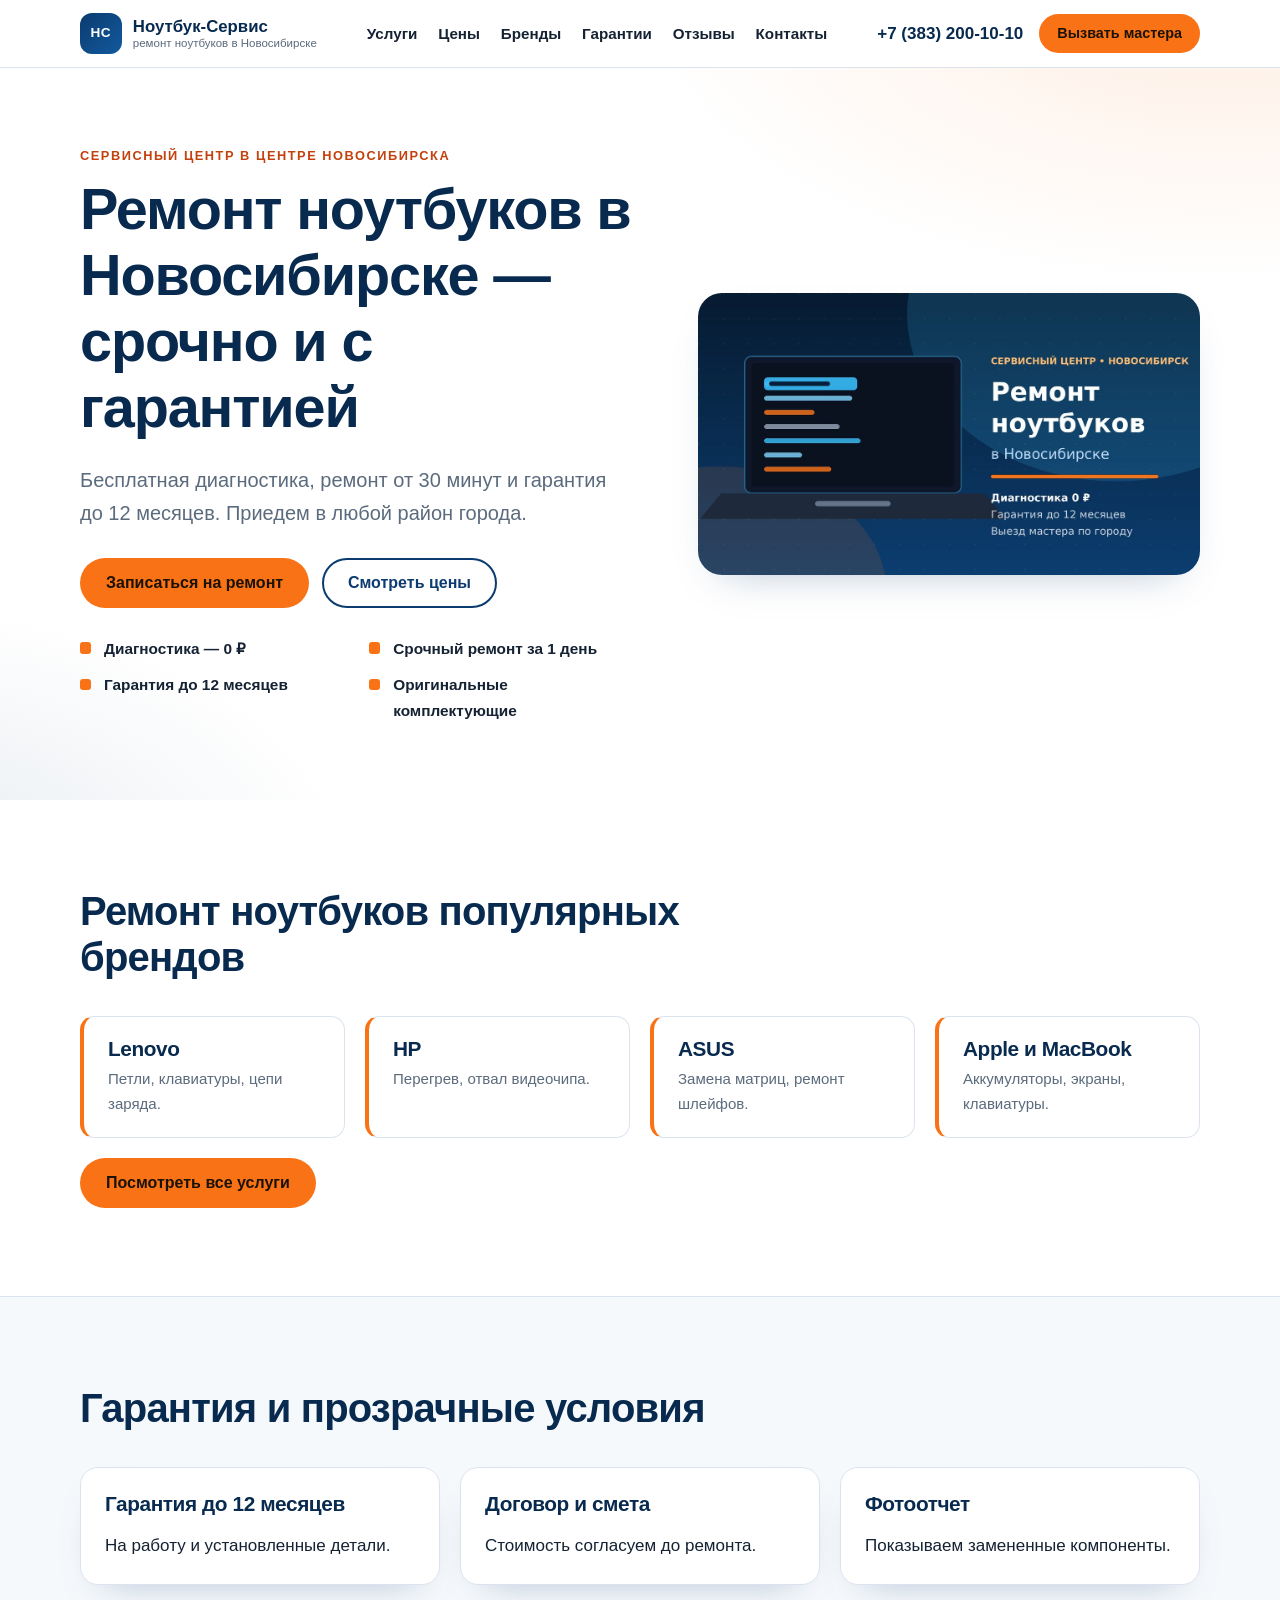
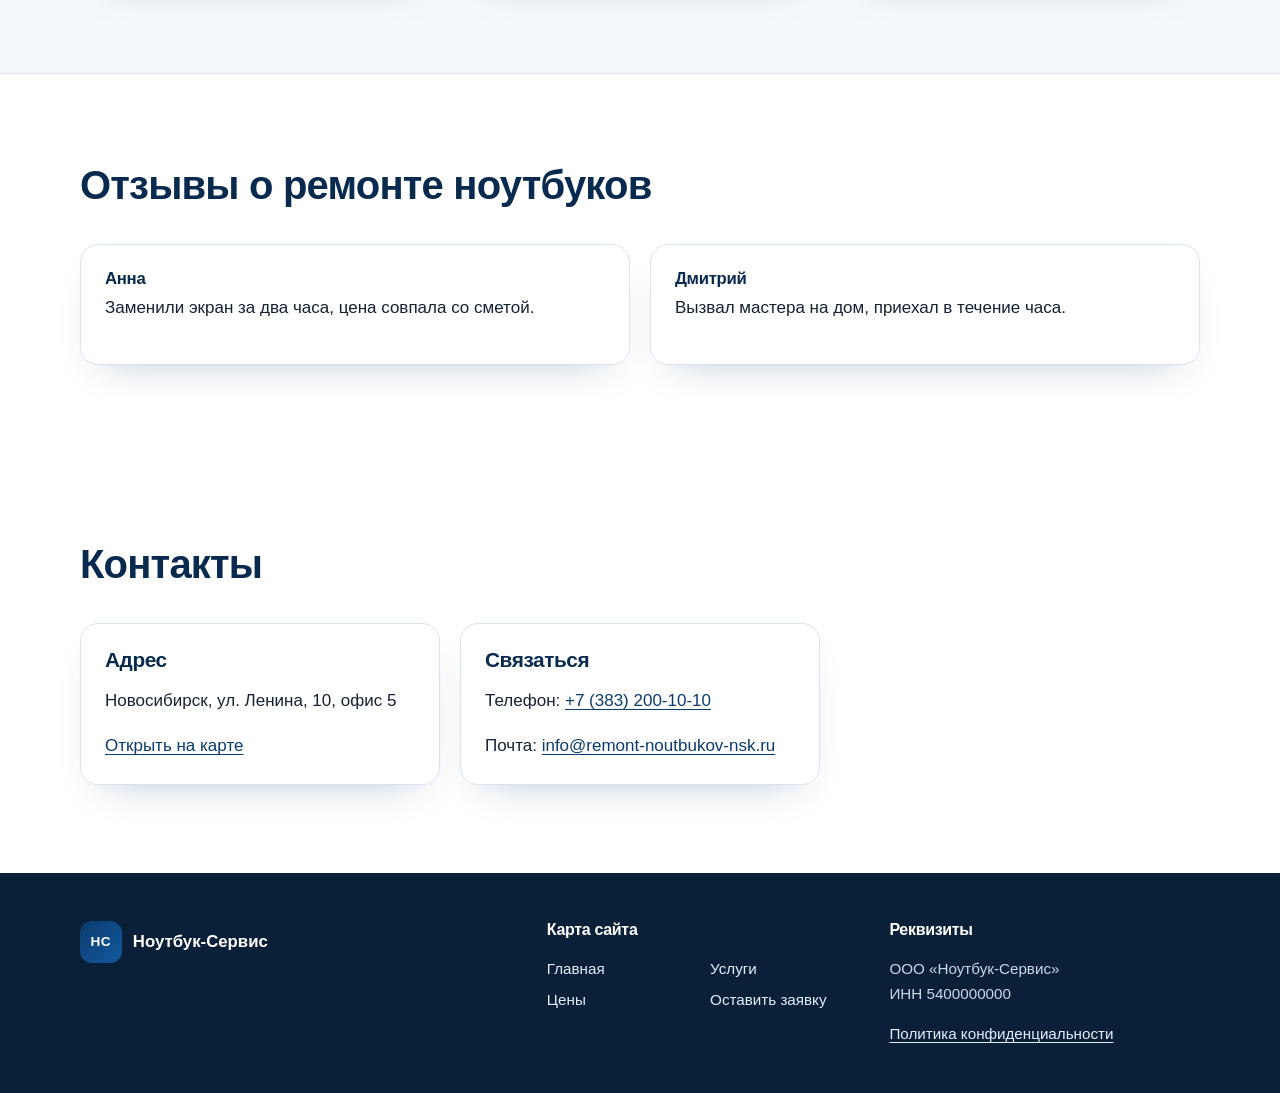
==== commit e1b4904b: "Update index.html" ====
--- a/index.html
+++ b/index.html
@@ -4,71 +4,45 @@
   <meta charset="utf-8">
   <meta name="viewport" content="width=device-width, initial-scale=1">
   <title>Ремонт ноутбуков в Новосибирске — срочно и с гарантией</title>
-  <meta name="description" content="Срочный ремонт ноутбуков в Новосибирске: бесплатная диагностика, выезд мастера, гарантия до 12 месяцев. Замена экрана, клавиатуры, аккумулятора. Запись онлайн.">
-  <meta name="keywords" content="ремонт ноутбуков Новосибирск, замена экрана ноутбука, срочный ремонт ноутбука, ремонт ноутбука на дому, ремонт MacBook Новосибирск, чистка ноутбука, замена аккумулятора, гарантия на ремонт, бесплатная диагностика, ремонт материнской платы">
-  <meta name="robots" content="index, follow, max-image-preview:large">
-  <meta name="theme-color" content="#0b3b6f">
-  <link rel="canonical" href="https://remont-noutbukov-nsk.ru/">
+  <meta name="description" content="Срочный ремонт ноутбуков в Новосибирске: бесплатная диагностика, выезд мастера, гарантия до 12 месяцев. Замена экрана, клавиатуры, аккумулятора.">
+  <link rel="canonical" href="https://dun4ikuchizuke.github.io/laptop-repair-nsk/">
   <link rel="icon" href="images/favicon.svg" type="image/svg+xml">
-  <link rel="preload" as="image" href="images/hero-remont-noutbukov-novosibirsk.jpg" fetchpriority="high">
   <link rel="stylesheet" href="styles/main.css">
-
-  <meta property="og:type" content="website">
-  <meta property="og:locale" content="ru_RU">
-  <meta property="og:site_name" content="Ноутбук-Сервис">
-  <meta property="og:title" content="Ремонт ноутбуков в Новосибирске — срочно и с гарантией">
-  <meta property="og:description" content="Бесплатная диагностика, выезд мастера и гарантия до 12 месяцев. Замена экрана, клавиатуры, аккумулятора, ремонт платы и восстановление данных.">
-  <meta property="og:url" content="https://remont-noutbukov-nsk.ru/">
-  <meta property="og:image" content="https://remont-noutbukov-nsk.ru/images/hero-remont-noutbukov-novosibirsk.jpg">
-  <meta property="og:image:width" content="1200">
-  <meta property="og:image:height" content="675">
-  <meta property="og:image:alt" content="Мастер сервисного центра ремонтирует ноутбук в Новосибирске">
-  <meta name="twitter:card" content="summary_large_image">
-  <meta name="twitter:title" content="Ремонт ноутбуков в Новосибирске — срочно и с гарантией">
-  <meta name="twitter:description" content="Бесплатная диагностика, выезд мастера, гарантия до 12 месяцев.">
-  <meta name="twitter:image" content="https://remont-noutbukov-nsk.ru/images/hero-remont-noutbukov-novosibirsk.jpg">
 </head>
-<body itemscope itemtype="https://schema.org/LocalBusiness">
-  <a class="skip-link" href="#main">Перейти к содержимому</a>
-
+<body>
   <header class="site-header">
     <div class="container header-inner">
-      <a class="logo" href="index.html" aria-label="Ноутбук-Сервис — на главную">
-        <span class="logo-mark" aria-hidden="true">НС</span>
-        <span class="logo-text">
-          <strong itemprop="name">Ноутбук-Сервис</strong>
-          <small>ремонт ноутбуков в Новосибирске</small>
-        </span>
+      <a class="logo" href="index.html">
+        <span class="logo-mark">НС</span>
+        <span class="logo-text"><strong>Ноутбук-Сервис</strong><small>ремонт ноутбуков в Новосибирске</small></span>
       </a>
-
-      <nav class="site-nav" aria-label="Главное меню">
+      <nav class="site-nav">
         <ul class="nav-list">
-          <li><a href="#services">Услуги</a></li>
-          <li><a href="#prices">Цены</a></li>
-          <li><a href="#brands">Бренды</a></li>
-          <li><a href="#guarantee">Гарантии</a></li>
-          <li><a href="#reviews">Отзывы</a></li>
-          <li><a href="#contacts">Контакты</a></li>
+          <li><a href="services.html">Услуги</a></li>
+          <li><a href="prices.html">Цены</a></li>
+          <li><a href="index.html#brands">Бренды</a></li>
+          <li><a href="index.html#guarantee">Гарантии</a></li>
+          <li><a href="index.html#reviews">Отзывы</a></li>
+          <li><a href="index.html#contacts">Контакты</a></li>
         </ul>
       </nav>
-
       <div class="header-actions">
-        <a class="header-phone" href="tel:+73832001010"><span itemprop="telephone">+7 (383) 200-10-10</span></a>
-        <a class="button button-small" href="#cta">Вызвать мастера</a>
+        <a class="header-phone" href="tel:+73832001010">+7 (383) 200-10-10</a>
+        <a class="button button-small" href="order.html">Вызвать мастера</a>
       </div>
     </div>
   </header>
 
-  <main id="main">
-    <section class="hero" id="top">
+  <main>
+    <section class="hero">
       <div class="container hero-grid">
         <div class="hero-copy">
           <p class="eyebrow">Сервисный центр в центре Новосибирска</p>
           <h1>Ремонт ноутбуков в Новосибирске — срочно и с гарантией</h1>
-          <p class="lead">Бесплатная диагностика, ремонт от 30 минут и гарантия до 12 месяцев. Приедем в любой район города или ждём вас на Ленина, 10.</p>
+          <p class="lead">Бесплатная диагностика, ремонт от 30 минут и гарантия до 12 месяцев. Приедем в любой район города.</p>
           <div class="hero-actions">
-            <a class="button" href="#cta">Записаться на ремонт</a>
-            <a class="button button-secondary" href="#prices">Смотреть цены</a>
+            <a class="button" href="order.html">Записаться на ремонт</a>
+            <a class="button button-secondary" href="prices.html">Смотреть цены</a>
           </div>
           <ul class="trust-list">
             <li>Диагностика — 0 ₽</li>
@@ -78,500 +52,74 @@
           </ul>
         </div>
         <figure class="hero-media">
-          <img src="images/hero-remont-noutbukov-novosibirsk.jpg"
-               alt="Мастер сервисного центра ремонтирует ноутбук в Новосибирске"
-               width="1200" height="675" fetchpriority="high" decoding="async">
-          <figcaption>Диагностика и ремонт ноутбуков любой сложности</figcaption>
+          <img src="images/hero-remont-noutbukov-novosibirsk.jpg" alt="Ремонт ноутбука" width="1200" height="675">
         </figure>
-      </div>
-    </section>
-
-    <section class="section" id="services" itemprop="hasOfferCatalog" itemscope itemtype="https://schema.org/OfferCatalog">
-      <div class="container">
-        <div class="section-head">
-          <h2 itemprop="name">Услуги и цены на ремонт ноутбуков</h2>
-          <p>Закрываем типовые и сложные поломки: от замены экрана до пайки материнской платы. Итоговую смету фиксируем до начала работ.</p>
-        </div>
-
-        <div class="services-grid">
-          <article class="service-card" id="service-screen" itemprop="itemListElement" itemscope itemtype="https://schema.org/Service">
-            <h3 itemprop="name">Замена экрана и матрицы</h3>
-            <p itemprop="description">Подберём совместимую матрицу с нужным разрешением и частотой, заменим за 1–2 часа. Глянцевые и матовые варианты.</p>
-            <meta itemprop="serviceType" content="Замена экрана ноутбука">
-            <p class="service-price"><span itemprop="offers" itemscope itemtype="https://schema.org/Offer"><meta itemprop="priceCurrency" content="RUB"><meta itemprop="price" content="1500"><span itemprop="price">от 1 500 ₽</span></span></p>
-            <a class="service-link" href="#cta">Записаться на замену</a>
-          </article>
-
-          <article class="service-card" id="service-keyboard" itemprop="itemListElement" itemscope itemtype="https://schema.org/Service">
-            <h3 itemprop="name">Замена клавиатуры</h3>
-            <p itemprop="description">Оригинальная или совместимая клавиатура с нужной раскладкой и подсветкой. Проверяем каждый блок клавиш.</p>
-            <meta itemprop="serviceType" content="Замена клавиатуры ноутбука">
-            <p class="service-price"><span itemprop="offers" itemscope itemtype="https://schema.org/Offer"><meta itemprop="priceCurrency" content="RUB"><meta itemprop="price" content="1200"><span itemprop="price">от 1 200 ₽</span></span></p>
-            <a class="service-link" href="#cta">Записаться на замену</a>
-          </article>
-
-          <article class="service-card" id="service-battery" itemprop="itemListElement" itemscope itemtype="https://schema.org/Service">
-            <h3 itemprop="name">Замена аккумулятора</h3>
-            <p itemprop="description">Диагностика контроллера питания и установка новой батареи. Вернём автономность без риска для платы.</p>
-            <meta itemprop="serviceType" content="Замена аккумулятора ноутбука">
-            <p class="service-price"><span itemprop="offers" itemscope itemtype="https://schema.org/Offer"><meta itemprop="priceCurrency" content="RUB"><meta itemprop="price" content="1900"><span itemprop="price">от 1 900 ₽</span></span></p>
-            <a class="service-link" href="#cta">Записаться на замену</a>
-          </article>
-
-          <article class="service-card" id="service-cleaning" itemprop="itemListElement" itemscope itemtype="https://schema.org/Service">
-            <h3 itemprop="name">Чистка от пыли и замена термопасты</h3>
-            <p itemprop="description">Разбираем ноутбук, удаляем пыль, меняем термопасту и термопрокладки. Температура под нагрузкой падает на 10–20 °C.</p>
-            <meta itemprop="serviceType" content="Чистка ноутбука от пыли">
-            <p class="service-price"><span itemprop="offers" itemscope itemtype="https://schema.org/Offer"><meta itemprop="priceCurrency" content="RUB"><meta itemprop="price" content="900"><span itemprop="price">от 900 ₽</span></span></p>
-            <a class="service-link" href="#cta">Записаться на чистку</a>
-          </article>
-
-          <article class="service-card" id="service-board" itemprop="itemListElement" itemscope itemtype="https://schema.org/Service">
-            <h3 itemprop="name">Ремонт материнской платы и разъёмов</h3>
-            <p itemprop="description">Пайка, замена разъёмов питания и USB, ремонт цепей после залития. Работаем под микроскопом.</p>
-            <meta itemprop="serviceType" content="Ремонт материнской платы ноутбука">
-            <p class="service-price"><span itemprop="offers" itemscope itemtype="https://schema.org/Offer"><meta itemprop="priceCurrency" content="RUB"><meta itemprop="price" content="2500"><span itemprop="price">от 2 500 ₽</span></span></p>
-            <a class="service-link" href="#cta">Записаться на диагностику</a>
-          </article>
-
-          <article class="service-card" id="service-data" itemprop="itemListElement" itemscope itemtype="https://schema.org/Service">
-            <h3 itemprop="name">Восстановление данных</h3>
-            <p itemprop="description">Снимаем образ диска, восстанавливаем файлы после сбоя, вирусов или физических повреждений. Конфиденциальность гарантируем.</p>
-            <meta itemprop="serviceType" content="Восстановление данных с ноутбука">
-            <p class="service-price"><span itemprop="offers" itemscope itemtype="https://schema.org/Offer"><meta itemprop="priceCurrency" content="RUB"><meta itemprop="price" content="2000"><span itemprop="price">от 2 000 ₽</span></span></p>
-            <a class="service-link" href="#cta">Обсудить восстановление</a>
-          </article>
-
-          <article class="service-card" id="service-os" itemprop="itemListElement" itemscope itemtype="https://schema.org/Service">
-            <h3 itemprop="name">Установка Windows и настройка</h3>
-            <p itemprop="description">Чистая установка системы, драйверы, офисные программы и базовая защита. Сохраняем пользовательские файлы.</p>
-            <meta itemprop="serviceType" content="Установка Windows на ноутбук">
-            <p class="service-price"><span itemprop="offers" itemscope itemtype="https://schema.org/Offer"><meta itemprop="priceCurrency" content="RUB"><meta itemprop="price" content="1000"><span itemprop="price">от 1 000 ₽</span></span></p>
-            <a class="service-link" href="#cta">Записаться на настройку</a>
-          </article>
-        </div>
-      </div>
-    </section>
-
-    <section class="section section-alt" id="diagnostics">
-      <div class="container split">
-        <div>
-          <p class="eyebrow">Прозрачный старт</p>
-          <h2>Бесплатная диагностика ноутбука</h2>
-          <p>Проверим питание, плату, экран и накопитель, назовём точную причину поломки и стоимость до начала работ. Если ремонт не нужен — честно скажем об этом.</p>
-          <h3>Как проходит диагностика</h3>
-          <ol class="steps">
-            <li>Принимаем ноутбук и фиксируем состояние в акте.</li>
-            <li>Проверяем аппаратную и программную часть по чек-листу.</li>
-            <li>Согласовываем смету и сроки, только потом приступаем к ремонту.</li>
-          </ol>
-          <h3>Что входит в бесплатную диагностику</h3>
-          <ul class="check-list">
-            <li>Тест питания, батареи и зарядного устройства</li>
-            <li>Проверка материнской платы и цепей после залития</li>
-            <li>Тест экрана, клавиатуры, тачпада и разъёмов</li>
-            <li>Оценка состояния накопителя и температуры</li>
-          </ul>
-        </div>
-        <figure class="media-card">
-          <img src="images/diagnostika-noutbuka.jpg"
-               alt="Диагностика ноутбука в сервисном центре Новосибирска"
-               width="800" height="600" loading="lazy" decoding="async">
-          <figcaption>Диагностика занимает 20–40 минут</figcaption>
-        </figure>
-      </div>
-    </section>
-
-    <section class="section" id="urgent">
-      <div class="container">
-        <div class="section-head">
-          <p class="eyebrow">Когда ноутбук нужен сегодня</p>
-          <h2>Срочный ремонт ноутбука за 1 день</h2>
-          <p>Берём срочные заявки в работу в день обращения. Типовые работы выполняем за 1–2 часа, сложный ремонт платы — за 1–3 дня.</p>
-        </div>
-        <div class="columns-2">
-          <div class="panel">
-            <h3>Экспресс-ремонт и работа без выходных</h3>
-            <p>Сервис открыт ежедневно с 09:00 до 21:00. Для срочных случаев держим ходовые матрицы, клавиатуры и аккумуляторы на складе.</p>
-            <ul class="check-list">
-              <li>Приоритетная очередь для срочных заявок</li>
-              <li>Согласование сметы по телефону</li>
-              <li>Выдача в тот же день при наличии детали</li>
-            </ul>
-          </div>
-          <div class="panel">
-            <h3>Что делать, если ноутбук не включается</h3>
-            <ol class="steps">
-              <li>Отключите зарядку и внешние устройства.</li>
-              <li>Не разбирайте корпус и не лейте внутрь жидкости.</li>
-              <li>Позвоните нам: подскажем безопасные шаги и примем заявку.</li>
-            </ol>
-            <p class="muted">Диагностика бесплатна — вы платите только за согласованный ремонт.</p>
-          </div>
-        </div>
-      </div>
-    </section>
-
-    <section class="section section-alt" id="home-visit">
-      <div class="container">
-        <div class="section-head">
-          <p class="eyebrow">Выезд по городу</p>
-          <h2>Ремонт ноутбука на дому и выезд мастера</h2>
-          <p>Мастер приедет в удобное время и проведёт диагностику на месте. Выезд бесплатный при заказе ремонта.</p>
-        </div>
-        <div class="split">
-          <div>
-            <h3>Районы выезда в Новосибирске</h3>
-            <ul class="district-list">
-              <li>Центральный</li>
-              <li>Железнодорожный</li>
-              <li>Заельцовский</li>
-              <li>Октябрьский</li>
-              <li>Ленинский</li>
-              <li>Кировский</li>
-              <li>Дзержинский</li>
-              <li>Калининский</li>
-              <li>Советский</li>
-              <li>Первомайский</li>
-            </ul>
-          </div>
-          <div class="panel">
-            <h3>Как вызвать мастера</h3>
-            <p>Оставьте заявку или позвоните. Уточним поломку, назовём ориентировочную стоимость и предложим ближайшее время.</p>
-            <p><a class="button" href="#cta">Вызвать мастера</a></p>
-            <p class="muted">Выезд возможен ежедневно с 09:00 до 21:00. Для сложного ремонта заберём ноутбук в сервис.</p>
-          </div>
-        </div>
       </div>
     </section>
 
     <section class="section" id="brands">
       <div class="container">
         <div class="section-head">
-          <p class="eyebrow">Знаем особенности моделей</p>
           <h2>Ремонт ноутбуков популярных брендов</h2>
-          <p>Подбираем детали и учитываем типовые поломки каждой линейки. Не обещаем невозможного: если запчасти нет — предложим альтернативу.</p>
         </div>
         <div class="brand-grid">
-          <article class="brand-card" id="brand-lenovo">
-            <h3>Lenovo</h3>
-            <p>Петли, клавиатуры, разъёмы питания и цепи заряда в IdeaPad, ThinkPad и Legion.</p>
-          </article>
-          <article class="brand-card" id="brand-hp">
-            <h3>HP</h3>
-            <p>Перегрев, отвал видеочипа и повреждения корпуса в Pavilion, ProBook и Envy.</p>
-          </article>
-          <article class="brand-card" id="brand-asus">
-            <h3>ASUS</h3>
-            <p>Замена матриц, ремонт шлейфов и восстановление питания в VivoBook, ZenBook и ROG.</p>
-          </article>
-          <article class="brand-card" id="brand-acer">
-            <h3>Acer</h3>
-            <p>Типовые проблемы петель, клавиатур и разъёмов в Aspire, Swift и Nitro.</p>
-          </article>
-          <article class="brand-card" id="brand-dell">
-            <h3>Dell</h3>
-            <p>Ремонт Inspiron, Latitude и XPS: питание, накопители, экраны и клавиатуры.</p>
-          </article>
-          <article class="brand-card" id="brand-apple">
-            <h3>Apple и MacBook</h3>
-            <p>Ремонт MacBook Air и Pro: аккумуляторы, экраны, клавиатуры и восстановление данных.</p>
-          </article>
-          <article class="brand-card" id="brand-gaming">
-            <h3>Игровые ноутбуки</h3>
-            <p>MSI, ASUS ROG, Acer Nitro: чистка, термопаста, ремонт видеокарт и цепей питания.</p>
-          </article>
-          <article class="brand-card" id="brand-other">
-            <h3>Другие бренды</h3>
-            <p>Samsung, Huawei, Xiaomi, Irbis, Toshiba и ультрабуки — диагностика и ремонт по модели.</p>
-          </article>
+          <article class="brand-card"><h3>Lenovo</h3><p>Петли, клавиатуры, цепи заряда.</p></article>
+          <article class="brand-card"><h3>HP</h3><p>Перегрев, отвал видеочипа.</p></article>
+          <article class="brand-card"><h3>ASUS</h3><p>Замена матриц, ремонт шлейфов.</p></article>
+          <article class="brand-card"><h3>Apple и MacBook</h3><p>Аккумуляторы, экраны, клавиатуры.</p></article>
+        </div>
+        <div style="margin-top: 20px;">
+          <a class="button" href="services.html">Посмотреть все услуги</a>
         </div>
       </div>
     </section>
 
-    <section class="section section-alt" id="prices">
+    <section class="section section-alt" id="guarantee">
       <div class="container">
         <div class="section-head">
-          <p class="eyebrow">Без скрытых платежей</p>
-          <h2>Цены на ремонт ноутбуков в Новосибирске</h2>
-          <p>Ниже — стартовые цены. Итоговая стоимость зависит от модели и детали и фиксируется после бесплатной диагностики.</p>
-        </div>
-        <div class="table-wrap">
-          <table class="price-table">
-            <caption>Стартовые цены на ремонт ноутбуков, ₽</caption>
-            <thead>
-              <tr>
-                <th scope="col">Услуга</th>
-                <th scope="col">Цена от</th>
-                <th scope="col">Срок</th>
-                <th scope="col">Гарантия</th>
-              </tr>
-            </thead>
-            <tbody>
-              <tr>
-                <th scope="row">Диагностика</th>
-                <td>0 ₽</td>
-                <td>20–40 минут</td>
-                <td>—</td>
-              </tr>
-              <tr>
-                <th scope="row">Замена экрана или матрицы</th>
-                <td>1 500 ₽</td>
-                <td>1–2 часа</td>
-                <td>12 месяцев</td>
-              </tr>
-              <tr>
-                <th scope="row">Замена клавиатуры</th>
-                <td>1 200 ₽</td>
-                <td>1–2 часа</td>
-                <td>6 месяцев</td>
-              </tr>
-              <tr>
-                <th scope="row">Замена аккумулятора</th>
-                <td>1 900 ₽</td>
-                <td>1 час</td>
-                <td>6 месяцев</td>
-              </tr>
-              <tr>
-                <th scope="row">Чистка от пыли и термопаста</th>
-                <td>900 ₽</td>
-                <td>1–2 часа</td>
-                <td>6 месяцев</td>
-              </tr>
-              <tr>
-                <th scope="row">Ремонт материнской платы</th>
-                <td>2 500 ₽</td>
-                <td>1–3 дня</td>
-                <td>12 месяцев</td>
-              </tr>
-              <tr>
-                <th scope="row">Восстановление данных</th>
-                <td>2 000 ₽</td>
-                <td>от 1 дня</td>
-                <td>по результату</td>
-              </tr>
-              <tr>
-                <th scope="row">Установка Windows и настройка</th>
-                <td>1 000 ₽</td>
-                <td>1–2 часа</td>
-                <td>3 месяца</td>
-              </tr>
-            </tbody>
-          </table>
-        </div>
-        <p class="muted">Цены указаны для Новосибирска и не являются публичной офертой. Точная смета — после диагностики.</p>
-      </div>
-    </section>
-
-    <section class="section" id="guarantee">
-      <div class="container">
-        <div class="section-head">
-          <p class="eyebrow">Отвечаем за результат</p>
           <h2>Гарантия и прозрачные условия</h2>
-          <p>Работаем по договору, выдаём гарантийный талон и показываем, что именно заменено.</p>
         </div>
         <div class="columns-3">
-          <article class="panel">
-            <h3>Гарантия до 12 месяцев</h3>
-            <p>На работу и установленные детали. Если проблема вернётся — устраним бесплатно в рамках гарантии.</p>
-          </article>
-          <article class="panel">
-            <h3>Договор и фиксированная смета</h3>
-            <p>Стоимость согласуем до ремонта и не меняем без вашего подтверждения. Все условия — в договоре.</p>
-          </article>
-          <article class="panel">
-            <h3>Фотоотчёт и возврат детали</h3>
-            <p>Показываем замененные компоненты и отдаём их по запросу. Вы видите, за что заплатили.</p>
-          </article>
+          <article class="panel"><h3>Гарантия до 12 месяцев</h3><p>На работу и установленные детали.</p></article>
+          <article class="panel"><h3>Договор и смета</h3><p>Стоимость согласуем до ремонта.</p></article>
+          <article class="panel"><h3>Фотоотчет</h3><p>Показываем замененные компоненты.</p></article>
         </div>
       </div>
     </section>
 
-    <section class="section section-alt" id="reviews">
+    <section class="section" id="reviews">
       <div class="container">
         <div class="section-head">
-          <p class="eyebrow">Реальные клиенты</p>
           <h2>Отзывы о ремонте ноутбуков</h2>
-          <p class="rating-summary" itemprop="aggregateRating" itemscope itemtype="https://schema.org/AggregateRating">
-            <meta itemprop="bestRating" content="5">
-            <meta itemprop="worstRating" content="1">
-            <meta itemprop="ratingValue" content="4.9">
-            <meta itemprop="reviewCount" content="187">
-            <strong>4,9 из 5</strong> · 187 отзывов
-          </p>
         </div>
         <div class="reviews-grid">
-          <article class="review-card" itemprop="review" itemscope itemtype="https://schema.org/Review">
-            <h3>Анна, замена экрана Lenovo</h3>
-            <div class="review-rating" itemprop="reviewRating" itemscope itemtype="https://schema.org/Rating">
-              <meta itemprop="bestRating" content="5">
-              <meta itemprop="ratingValue" content="5">
-              <span role="img" aria-label="Оценка 5 из 5">★★★★★</span>
-            </div>
-            <blockquote>
-              <p itemprop="reviewBody">Заменили экран за два часа, цена совпала со сметой. Показали старую матрицу и дали гарантийный талон.</p>
-            </blockquote>
-            <footer class="review-meta">
-              <span itemprop="author" itemscope itemtype="https://schema.org/Person"><span itemprop="name">Анна</span></span>,
-              <time itemprop="datePublished" datetime="2026-10-12">12 октября 2026</time>
-            </footer>
+          <article class="review-card">
+            <h3>Анна</h3>
+            <p>Заменили экран за два часа, цена совпала со сметой.</p>
           </article>
-
-          <article class="review-card" itemprop="review" itemscope itemtype="https://schema.org/Review">
-            <h3>Дмитрий, выезд мастера</h3>
-            <div class="review-rating" itemprop="reviewRating" itemscope itemtype="https://schema.org/Rating">
-              <meta itemprop="bestRating" content="5">
-              <meta itemprop="ratingValue" content="5">
-              <span role="img" aria-label="Оценка 5 из 5">★★★★★</span>
-            </div>
-            <blockquote>
-              <p itemprop="reviewBody">Вызвал мастера на дом, приехал в течение часа. Проблема была в разъёме питания, починили на месте.</p>
-            </blockquote>
-            <footer class="review-meta">
-              <span itemprop="author" itemscope itemtype="https://schema.org/Person"><span itemprop="name">Дмитрий</span></span>,
-              <time itemprop="datePublished" datetime="2026-11-03">3 ноября 2026</time>
-            </footer>
-          </article>
-
-          <article class="review-card" itemprop="review" itemscope itemtype="https://schema.org/Review">
-            <h3>Ольга, чистка ноутбука</h3>
-            <div class="review-rating" itemprop="reviewRating" itemscope itemtype="https://schema.org/Rating">
-              <meta itemprop="bestRating" content="5">
-              <meta itemprop="ratingValue" content="5">
-              <span role="img" aria-label="Оценка 5 из 5">★★★★★</span>
-            </div>
-            <blockquote>
-              <p itemprop="reviewBody">Ноутбук перестал шуметь и греться после чистки. Объяснили, как продлить срок службы батареи.</p>
-            </blockquote>
-            <footer class="review-meta">
-              <span itemprop="author" itemscope itemtype="https://schema.org/Person"><span itemprop="name">Ольга</span></span>,
-              <time itemprop="datePublished" datetime="2026-11-18">18 ноября 2026</time>
-            </footer>
+          <article class="review-card">
+            <h3>Дмитрий</h3>
+            <p>Вызвал мастера на дом, приехал в течение часа.</p>
           </article>
         </div>
-      </div>
-    </section>
-
-    <section class="section" id="faq" itemscope itemtype="https://schema.org/FAQPage">
-      <div class="container">
-        <div class="section-head">
-          <p class="eyebrow">Коротко о главном</p>
-          <h2>Вопросы и ответы</h2>
-        </div>
-        <div class="faq-list">
-          <details itemscope itemprop="mainEntity" itemtype="https://schema.org/Question">
-            <summary><span itemprop="name">Сколько стоит ремонт ноутбука?</span></summary>
-            <div itemscope itemprop="acceptedAnswer" itemtype="https://schema.org/Answer">
-              <div itemprop="text">
-                <p>Диагностика бесплатная. Стоимость зависит от поломки: замена экрана — от 1 500 ₽, чистка — от 900 ₽, ремонт платы — от 2 500 ₽. Точную смету фиксируем до начала работ.</p>
-              </div>
-            </div>
-          </details>
-          <details itemscope itemprop="mainEntity" itemtype="https://schema.org/Question">
-            <summary><span itemprop="name">Сколько длится ремонт?</span></summary>
-            <div itemscope itemprop="acceptedAnswer" itemtype="https://schema.org/Answer">
-              <div itemprop="text">
-                <p>Типовые работы занимают 1–2 часа, сложный ремонт платы — 1–3 дня. Срочные заявки берём в работу в день обращения.</p>
-              </div>
-            </div>
-          </details>
-          <details itemscope itemprop="mainEntity" itemtype="https://schema.org/Question">
-            <summary><span itemprop="name">Вы выезжаете на дом?</span></summary>
-            <div itemscope itemprop="acceptedAnswer" itemtype="https://schema.org/Answer">
-              <div itemprop="text">
-                <p>Да, мастер приедет в любой район Новосибирска. Выезд и диагностика на месте бесплатны при заказе ремонта.</p>
-              </div>
-            </div>
-          </details>
-          <details itemscope itemprop="mainEntity" itemtype="https://schema.org/Question">
-            <summary><span itemprop="name">Какая гарантия на ремонт?</span></summary>
-            <div itemscope itemprop="acceptedAnswer" itemtype="https://schema.org/Answer">
-              <div itemprop="text">
-                <p>До 12 месяцев на работу и установленные детали. Гарантийный талон и договор выдаём после ремонта.</p>
-              </div>
-            </div>
-          </details>
-          <details itemscope itemprop="mainEntity" itemtype="https://schema.org/Question">
-            <summary><span itemprop="name">Сохранятся ли данные на ноутбуке?</span></summary>
-            <div itemscope itemprop="acceptedAnswer" itemtype="https://schema.org/Answer">
-              <div itemprop="text">
-                <p>При замене комплектующих данные остаются на диске. Перед сложным ремонтом предлагаем резервную копию и работаем с вашим согласием.</p>
-              </div>
-            </div>
-          </details>
-        </div>
-      </div>
-    </section>
-
-    <section class="section section-cta" id="cta">
-      <div class="container cta-grid">
-        <div>
-          <p class="eyebrow">Перезвоним за 15 минут</p>
-          <h2>Записаться на ремонт</h2>
-          <p>Оставьте телефон — уточним поломку, назовём ориентировочную стоимость и предложим удобное время. Или позвоните напрямую.</p>
-          <p class="cta-phone"><a href="tel:+73832001010"><span itemprop="telephone">+7 (383) 200-10-10</span></a></p>
-          <p class="muted">Ежедневно с 09:00 до 21:00</p>
-        </div>
-        <form class="callback-form" action="#" method="post">
-          <div class="form-field">
-            <label for="name">Как к вам обращаться</label>
-            <input id="name" name="name" type="text" autocomplete="name" placeholder="Имя" required>
-          </div>
-          <div class="form-field">
-            <label for="phone">Телефон</label>
-            <input id="phone" name="phone" type="tel" autocomplete="tel" inputmode="tel" placeholder="+7 (___) ___-__-__" required>
-          </div>
-          <div class="form-field form-field-full">
-            <label for="comment">Что случилось с ноутбуком</label>
-            <textarea id="comment" name="comment" rows="3" placeholder="Модель и описание проблемы"></textarea>
-          </div>
-          <div class="form-field form-field-full checkbox">
-            <input id="consent" name="consent" type="checkbox" required>
-            <label for="consent">Согласен на обработку персональных данных и принимаю <a href="privacy/index.html">политику конфиденциальности</a></label>
-          </div>
-          <div class="form-field form-field-full">
-            <button class="button" type="submit">Отправить заявку</button>
-            <p class="form-note">Демонстрационная форма: на сервере не обрабатывается.</p>
-          </div>
-        </form>
       </div>
     </section>
 
     <section class="section" id="contacts">
       <div class="container">
         <div class="section-head">
-          <p class="eyebrow">Приезжайте или звоните</p>
-          <h2>Контакты сервисного центра</h2>
+          <h2>Контакты</h2>
         </div>
         <div class="contacts-grid">
           <div class="panel">
             <h3>Адрес</h3>
-            <address itemprop="address" itemscope itemtype="https://schema.org/PostalAddress">
-              <span itemprop="postalCode">630099</span>,
-              <span itemprop="addressLocality">Новосибирск</span>,
-              <span itemprop="streetAddress">ул. Ленина, 10, офис 5</span>
-            </address>
+            <p>Новосибирск, ул. Ленина, 10, офис 5</p>
             <p><a href="https://2gis.ru/novosibirsk" target="_blank" rel="noopener">Открыть на карте</a></p>
-            <div itemprop="geo" itemscope itemtype="https://schema.org/GeoCoordinates">
-              <meta itemprop="latitude" content="55.0302">
-              <meta itemprop="longitude" content="82.9204">
-            </div>
-            <meta itemprop="openingHours" content="Mo-Su 09:00-21:00">
-            <meta itemprop="priceRange" content="500–15000 ₽">
           </div>
           <div class="panel">
             <h3>Связаться</h3>
-            <ul class="contact-list">
-              <li>Телефон: <a href="tel:+73832001010"><span itemprop="telephone">+7 (383) 200-10-10</span></a></li>
-              <li>Почта: <a href="mailto:info@remont-noutbukov-nsk.ru"><span itemprop="email">info@remont-noutbukov-nsk.ru</span></a></li>
-              <li>Telegram: <a href="https://t.me/noutbuk_service_nsk" rel="noopener">@noutbuk_service_nsk</a></li>
-            </ul>
-            <p class="muted">Отвечаем в мессенджерах с 09:00 до 21:00.</p>
-          </div>
-          <div class="panel">
-            <h3>Режим работы</h3>
-            <p>Понедельник — воскресенье<br>09:00–21:00, без обеда</p>
-            <p>Срочные заявки принимаем до 20:30.</p>
+            <p>Телефон: <a href="tel:+73832001010">+7 (383) 200-10-10</a></p>
+            <p>Почта: <a href="mailto:info@remont-noutbukov-nsk.ru">info@remont-noutbukov-nsk.ru</a></p>
           </div>
         </div>
       </div>
@@ -581,430 +129,23 @@
   <footer class="site-footer">
     <div class="container footer-grid">
       <div>
-        <a class="logo footer-logo" href="index.html">
-          <span class="logo-mark" aria-hidden="true">НС</span>
-          <span class="logo-text"><strong>Ноутбук-Сервис</strong><small>ремонт ноутбуков в Новосибирске</small></span>
-        </a>
-        <p class="muted">Сервисный центр на Ленина, 10. Диагностика, ремонт и профилактика ноутбуков с 2014 года.</p>
+        <a class="logo footer-logo" href="index.html"><span class="logo-mark">НС</span><span class="logo-text"><strong>Ноутбук-Сервис</strong></span></a>
       </div>
-      <nav aria-label="Карта сайта">
+      <nav>
         <h2 class="footer-title">Карта сайта</h2>
         <ul class="footer-nav">
           <li><a href="index.html">Главная</a></li>
-          <li><a href="uslugi/">Услуги</a></li>
-          <li><a href="ceny/">Цены</a></li>
-          <li><a href="garantii/">Гарантии</a></li>
-          <li><a href="kontakty/">Контакты</a></li>
-          <li><a href="brendy/">Бренды</a></li>
-          <li><a href="srochnyj-remont/">Срочный ремонт</a></li>
+          <li><a href="services.html">Услуги</a></li>
+          <li><a href="prices.html">Цены</a></li>
+          <li><a href="order.html">Оставить заявку</a></li>
         </ul>
       </nav>
       <div>
         <h2 class="footer-title">Реквизиты</h2>
-        <p>ООО «Ноутбук-Сервис»<br>ИНН 5400000000<br>ОГРН 1145400000000</p>
+        <p>ООО «Ноутбук-Сервис»<br>ИНН 5400000000</p>
         <p><a href="privacy/index.html">Политика конфиденциальности</a></p>
       </div>
     </div>
-    <div class="container footer-bottom">
-      <p>© 2026 «Ноутбук-Сервис». Цены на сайте не являются публичной офертой.</p>
-      <p><a href="#top">Наверх</a></p>
-    </div>
   </footer>
-
-  <script type="application/ld+json">
-  {
-    "@context": "https://schema.org",
-    "@graph": [
-      {
-        "@type": ["LocalBusiness", "ProfessionalService"],
-        "@id": "https://remont-noutbukov-nsk.ru/#business",
-        "name": "Ноутбук-Сервис",
-        "legalName": "ООО «Ноутбук-Сервис»",
-        "description": "Сервисный центр по ремонту ноутбуков в Новосибирске: бесплатная диагностика, срочный ремонт, выезд мастера и гарантия до 12 месяцев.",
-        "url": "https://remont-noutbukov-nsk.ru/",
-        "telephone": "+7-383-200-10-10",
-        "email": "info@remont-noutbukov-nsk.ru",
-        "image": "https://remont-noutbukov-nsk.ru/images/hero-remont-noutbukov-novosibirsk.jpg",
-        "logo": "https://remont-noutbukov-nsk.ru/images/logo.svg",
-        "priceRange": "500–15000 ₽",
-        "currenciesAccepted": "RUB",
-        "paymentAccepted": "Наличные, банковская карта, безналичный расчёт",
-        "foundingDate": "2014",
-        "slogan": "Ремонт ноутбуков, за который не стыдно дать гарантию",
-        "address": {
-          "@type": "PostalAddress",
-          "postalCode": "630099",
-          "addressLocality": "Новосибирск",
-          "streetAddress": "ул. Ленина, 10, офис 5",
-          "addressCountry": "RU"
-        },
-        "geo": {
-          "@type": "GeoCoordinates",
-          "latitude": 55.0302,
-          "longitude": 82.9204
-        },
-        "hasMap": "https://2gis.ru/novosibirsk",
-        "openingHoursSpecification": [
-          {
-            "@type": "OpeningHoursSpecification",
-            "dayOfWeek": [
-              "Monday",
-              "Tuesday",
-              "Wednesday",
-              "Thursday",
-              "Friday",
-              "Saturday",
-              "Sunday"
-            ],
-            "opens": "09:00",
-            "closes": "21:00"
-          }
-        ],
-        "areaServed": [
-          {
-            "@type": "City",
-            "name": "Новосибирск"
-          },
-          {
-            "@type": "AdministrativeArea",
-            "name": "Новосибирская область"
-          }
-        ],
-        "sameAs": [
-          "https://vk.com/noutbuk_service_nsk",
-          "https://t.me/noutbuk_service_nsk"
-        ],
-        "knowsAbout": [
-          "Ремонт ноутбуков",
-          "Замена экрана ноутбука",
-          "Замена аккумулятора ноутбука",
-          "Ремонт материнской платы",
-          "Восстановление данных",
-          "Ремонт MacBook"
-        ],
-        "aggregateRating": {
-          "@type": "AggregateRating",
-          "ratingValue": "4.9",
-          "reviewCount": "187",
-          "bestRating": "5",
-          "worstRating": "1"
-        },
-        "review": [
-          {
-            "@type": "Review",
-            "author": {
-              "@type": "Person",
-              "name": "Анна"
-            },
-            "datePublished": "2026-10-12",
-            "reviewBody": "Заменили экран за два часа, цена совпала со сметой. Показали старую матрицу и дали гарантийный талон.",
-            "reviewRating": {
-              "@type": "Rating",
-              "ratingValue": "5",
-              "bestRating": "5"
-            }
-          },
-          {
-            "@type": "Review",
-            "author": {
-              "@type": "Person",
-              "name": "Дмитрий"
-            },
-            "datePublished": "2026-11-03",
-            "reviewBody": "Вызвал мастера на дом, приехал в течение часа. Проблема была в разъёме питания, починили на месте.",
-            "reviewRating": {
-              "@type": "Rating",
-              "ratingValue": "5",
-              "bestRating": "5"
-            }
-          },
-          {
-            "@type": "Review",
-            "author": {
-              "@type": "Person",
-              "name": "Ольга"
-            },
-            "datePublished": "2026-11-18",
-            "reviewBody": "Ноутбук перестал шуметь и греться после чистки. Объяснили, как продлить срок службы батареи.",
-            "reviewRating": {
-              "@type": "Rating",
-              "ratingValue": "5",
-              "bestRating": "5"
-            }
-          }
-        ],
-        "hasOfferCatalog": {
-          "@type": "OfferCatalog",
-          "name": "Услуги по ремонту ноутбуков",
-          "itemListElement": [
-            {
-              "@type": "Service",
-              "name": "Замена экрана и матрицы",
-              "serviceType": "Замена экрана ноутбука",
-              "description": "Подбор и замена матрицы с нужным разрешением и частотой.",
-              "provider": {
-                "@id": "https://remont-noutbukov-nsk.ru/#business"
-              },
-              "areaServed": {
-                "@type": "City",
-                "name": "Новосибирск"
-              },
-              "offers": {
-                "@type": "Offer",
-                "priceCurrency": "RUB",
-                "priceSpecification": {
-                  "@type": "PriceSpecification",
-                  "minPrice": "1500",
-                  "priceCurrency": "RUB"
-                },
-                "availability": "https://schema.org/InStock",
-                "url": "https://remont-noutbukov-nsk.ru/#service-screen"
-              }
-            },
-            {
-              "@type": "Service",
-              "name": "Замена клавиатуры",
-              "serviceType": "Замена клавиатуры ноутбука",
-              "description": "Установка оригинальной или совместимой клавиатуры с проверкой всех клавиш.",
-              "provider": {
-                "@id": "https://remont-noutbukov-nsk.ru/#business"
-              },
-              "areaServed": {
-                "@type": "City",
-                "name": "Новосибирск"
-              },
-              "offers": {
-                "@type": "Offer",
-                "priceCurrency": "RUB",
-                "priceSpecification": {
-                  "@type": "PriceSpecification",
-                  "minPrice": "1200",
-                  "priceCurrency": "RUB"
-                },
-                "availability": "https://schema.org/InStock",
-                "url": "https://remont-noutbukov-nsk.ru/#service-keyboard"
-              }
-            },
-            {
-              "@type": "Service",
-              "name": "Замена аккумулятора",
-              "serviceType": "Замена аккумулятора ноутбука",
-              "description": "Диагностика контроллера питания и установка новой батареи.",
-              "provider": {
-                "@id": "https://remont-noutbukov-nsk.ru/#business"
-              },
-              "areaServed": {
-                "@type": "City",
-                "name": "Новосибирск"
-              },
-              "offers": {
-                "@type": "Offer",
-                "priceCurrency": "RUB",
-                "priceSpecification": {
-                  "@type": "PriceSpecification",
-                  "minPrice": "1900",
-                  "priceCurrency": "RUB"
-                },
-                "availability": "https://schema.org/InStock",
-                "url": "https://remont-noutbukov-nsk.ru/#service-battery"
-              }
-            },
-            {
-              "@type": "Service",
-              "name": "Чистка от пыли и замена термопасты",
-              "serviceType": "Чистка ноутбука от пыли",
-              "description": "Разборка, удаление пыли, замена термопасты и термопрокладок.",
-              "provider": {
-                "@id": "https://remont-noutbukov-nsk.ru/#business"
-              },
-              "areaServed": {
-                "@type": "City",
-                "name": "Новосибирск"
-              },
-              "offers": {
-                "@type": "Offer",
-                "priceCurrency": "RUB",
-                "priceSpecification": {
-                  "@type": "PriceSpecification",
-                  "minPrice": "900",
-                  "priceCurrency": "RUB"
-                },
-                "availability": "https://schema.org/InStock",
-                "url": "https://remont-noutbukov-nsk.ru/#service-cleaning"
-              }
-            },
-            {
-              "@type": "Service",
-              "name": "Ремонт материнской платы и разъёмов",
-              "serviceType": "Ремонт материнской платы ноутбука",
-              "description": "Пайка, замена разъёмов питания и USB, ремонт цепей после залития.",
-              "provider": {
-                "@id": "https://remont-noutbukov-nsk.ru/#business"
-              },
-              "areaServed": {
-                "@type": "City",
-                "name": "Новосибирск"
-              },
-              "offers": {
-                "@type": "Offer",
-                "priceCurrency": "RUB",
-                "priceSpecification": {
-                  "@type": "PriceSpecification",
-                  "minPrice": "2500",
-                  "priceCurrency": "RUB"
-                },
-                "availability": "https://schema.org/InStock",
-                "url": "https://remont-noutbukov-nsk.ru/#service-board"
-              }
-            },
-            {
-              "@type": "Service",
-              "name": "Восстановление данных",
-              "serviceType": "Восстановление данных с ноутбука",
-              "description": "Снятие образа диска и восстановление файлов после сбоя или повреждения.",
-              "provider": {
-                "@id": "https://remont-noutbukov-nsk.ru/#business"
-              },
-              "areaServed": {
-                "@type": "City",
-                "name": "Новосибирск"
-              },
-              "offers": {
-                "@type": "Offer",
-                "priceCurrency": "RUB",
-                "priceSpecification": {
-                  "@type": "PriceSpecification",
-                  "minPrice": "2000",
-                  "priceCurrency": "RUB"
-                },
-                "availability": "https://schema.org/InStock",
-                "url": "https://remont-noutbukov-nsk.ru/#service-data"
-              }
-            },
-            {
-              "@type": "Service",
-              "name": "Установка Windows и настройка",
-              "serviceType": "Установка Windows на ноутбук",
-              "description": "Чистая установка системы, драйверы и базовая настройка.",
-              "provider": {
-                "@id": "https://remont-noutbukov-nsk.ru/#business"
-              },
-              "areaServed": {
-                "@type": "City",
-                "name": "Новосибирск"
-              },
-              "offers": {
-                "@type": "Offer",
-                "priceCurrency": "RUB",
-                "priceSpecification": {
-                  "@type": "PriceSpecification",
-                  "minPrice": "1000",
-                  "priceCurrency": "RUB"
-                },
-                "availability": "https://schema.org/InStock",
-                "url": "https://remont-noutbukov-nsk.ru/#service-os"
-              }
-            }
-          ]
-        }
-      },
-      {
-        "@type": "WebSite",
-        "@id": "https://remont-noutbukov-nsk.ru/#website",
-        "url": "https://remont-noutbukov-nsk.ru/",
-        "name": "Ноутбук-Сервис — ремонт ноутбуков в Новосибирске",
-        "publisher": {
-          "@id": "https://remont-noutbukov-nsk.ru/#business"
-        },
-        "inLanguage": "ru-RU"
-      },
-      {
-        "@type": "WebPage",
-        "@id": "https://remont-noutbukov-nsk.ru/#webpage",
-        "url": "https://remont-noutbukov-nsk.ru/",
-        "name": "Ремонт ноутбуков в Новосибирске — срочно и с гарантией",
-        "description": "Срочный ремонт ноутбуков в Новосибирске: бесплатная диагностика, выезд мастера, гарантия до 12 месяцев. Замена экрана, клавиатуры, аккумулятора. Запись онлайн.",
-        "isPartOf": {
-          "@id": "https://remont-noutbukov-nsk.ru/#website"
-        },
-        "about": {
-          "@id": "https://remont-noutbukov-nsk.ru/#business"
-        },
-        "primaryImageOfPage": {
-          "@type": "ImageObject",
-          "url": "https://remont-noutbukov-nsk.ru/images/hero-remont-noutbukov-novosibirsk.jpg"
-        },
-        "inLanguage": "ru-RU",
-        "breadcrumb": {
-          "@id": "https://remont-noutbukov-nsk.ru/#breadcrumb"
-        }
-      },
-      {
-        "@type": "BreadcrumbList",
-        "@id": "https://remont-noutbukov-nsk.ru/#breadcrumb",
-        "itemListElement": [
-          {
-            "@type": "ListItem",
-            "position": 1,
-            "name": "Главная",
-            "item": "https://remont-noutbukov-nsk.ru/"
-          },
-          {
-            "@type": "ListItem",
-            "position": 2,
-            "name": "Ремонт ноутбуков в Новосибирске",
-            "item": "https://remont-noutbukov-nsk.ru/"
-          }
-        ]
-      },
-      {
-        "@type": "FAQPage",
-        "@id": "https://remont-noutbukov-nsk.ru/#faq",
-        "mainEntity": [
-          {
-            "@type": "Question",
-            "name": "Сколько стоит ремонт ноутбука?",
-            "acceptedAnswer": {
-              "@type": "Answer",
-              "text": "Диагностика бесплатная. Стоимость зависит от поломки: замена экрана — от 1 500 ₽, чистка — от 900 ₽, ремонт платы — от 2 500 ₽. Точную смету фиксируем до начала работ."
-            }
-          },
-          {
-            "@type": "Question",
-            "name": "Сколько длится ремонт?",
-            "acceptedAnswer": {
-              "@type": "Answer",
-              "text": "Типовые работы занимают 1–2 часа, сложный ремонт платы — 1–3 дня. Срочные заявки берём в работу в день обращения."
-            }
-          },
-          {
-            "@type": "Question",
-            "name": "Вы выезжаете на дом?",
-            "acceptedAnswer": {
-              "@type": "Answer",
-              "text": "Да, мастер приедет в любой район Новосибирска. Выезд и диагностика на месте бесплатны при заказе ремонта."
-            }
-          },
-          {
-            "@type": "Question",
-            "name": "Какая гарантия на ремонт?",
-            "acceptedAnswer": {
-              "@type": "Answer",
-              "text": "До 12 месяцев на работу и установленные детали. Гарантийный талон и договор выдаём после ремонта."
-            }
-          },
-          {
-            "@type": "Question",
-            "name": "Сохранятся ли данные на ноутбуке?",
-            "acceptedAnswer": {
-              "@type": "Answer",
-              "text": "При замене комплектующих данные остаются на диске. Перед сложным ремонтом предлагаем резервную копию и работаем с вашим согласием."
-            }
-          }
-        ]
-      }
-    ]
-  }
-  </script>
 </body>
 </html>
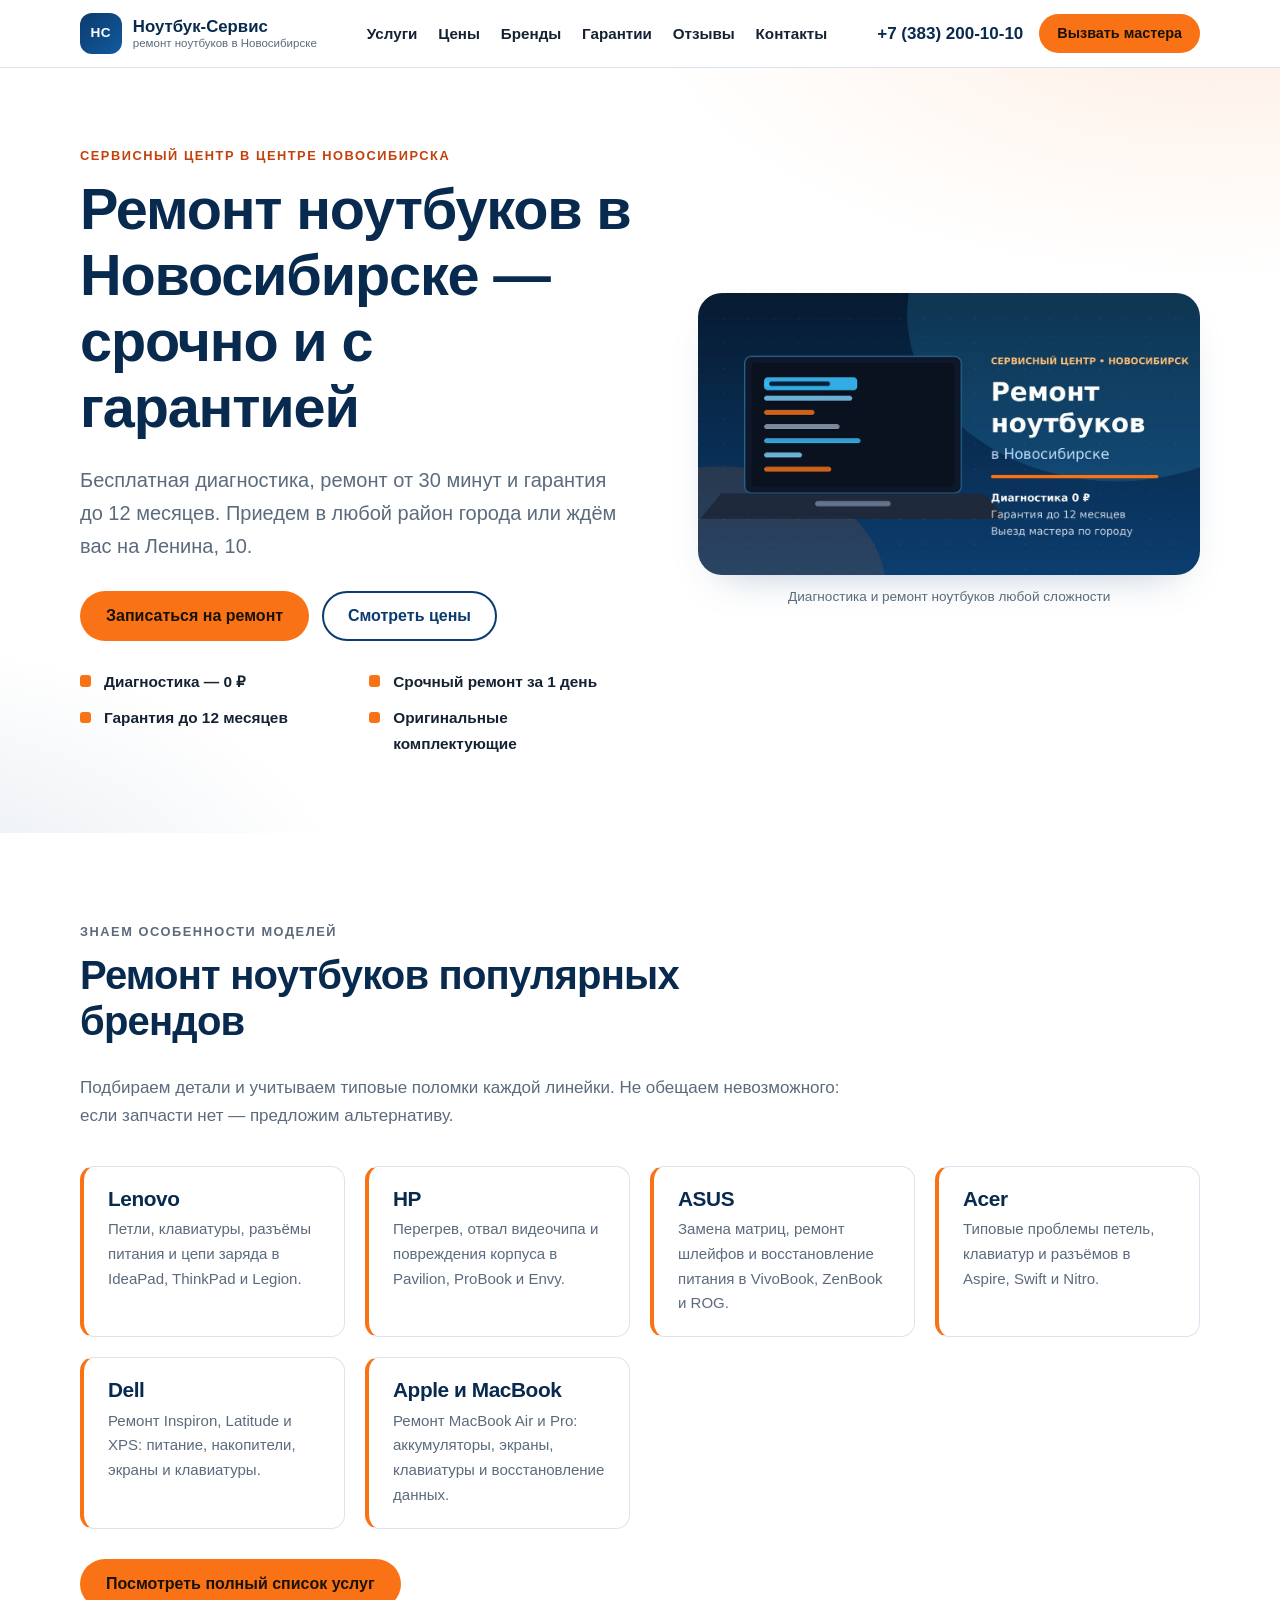
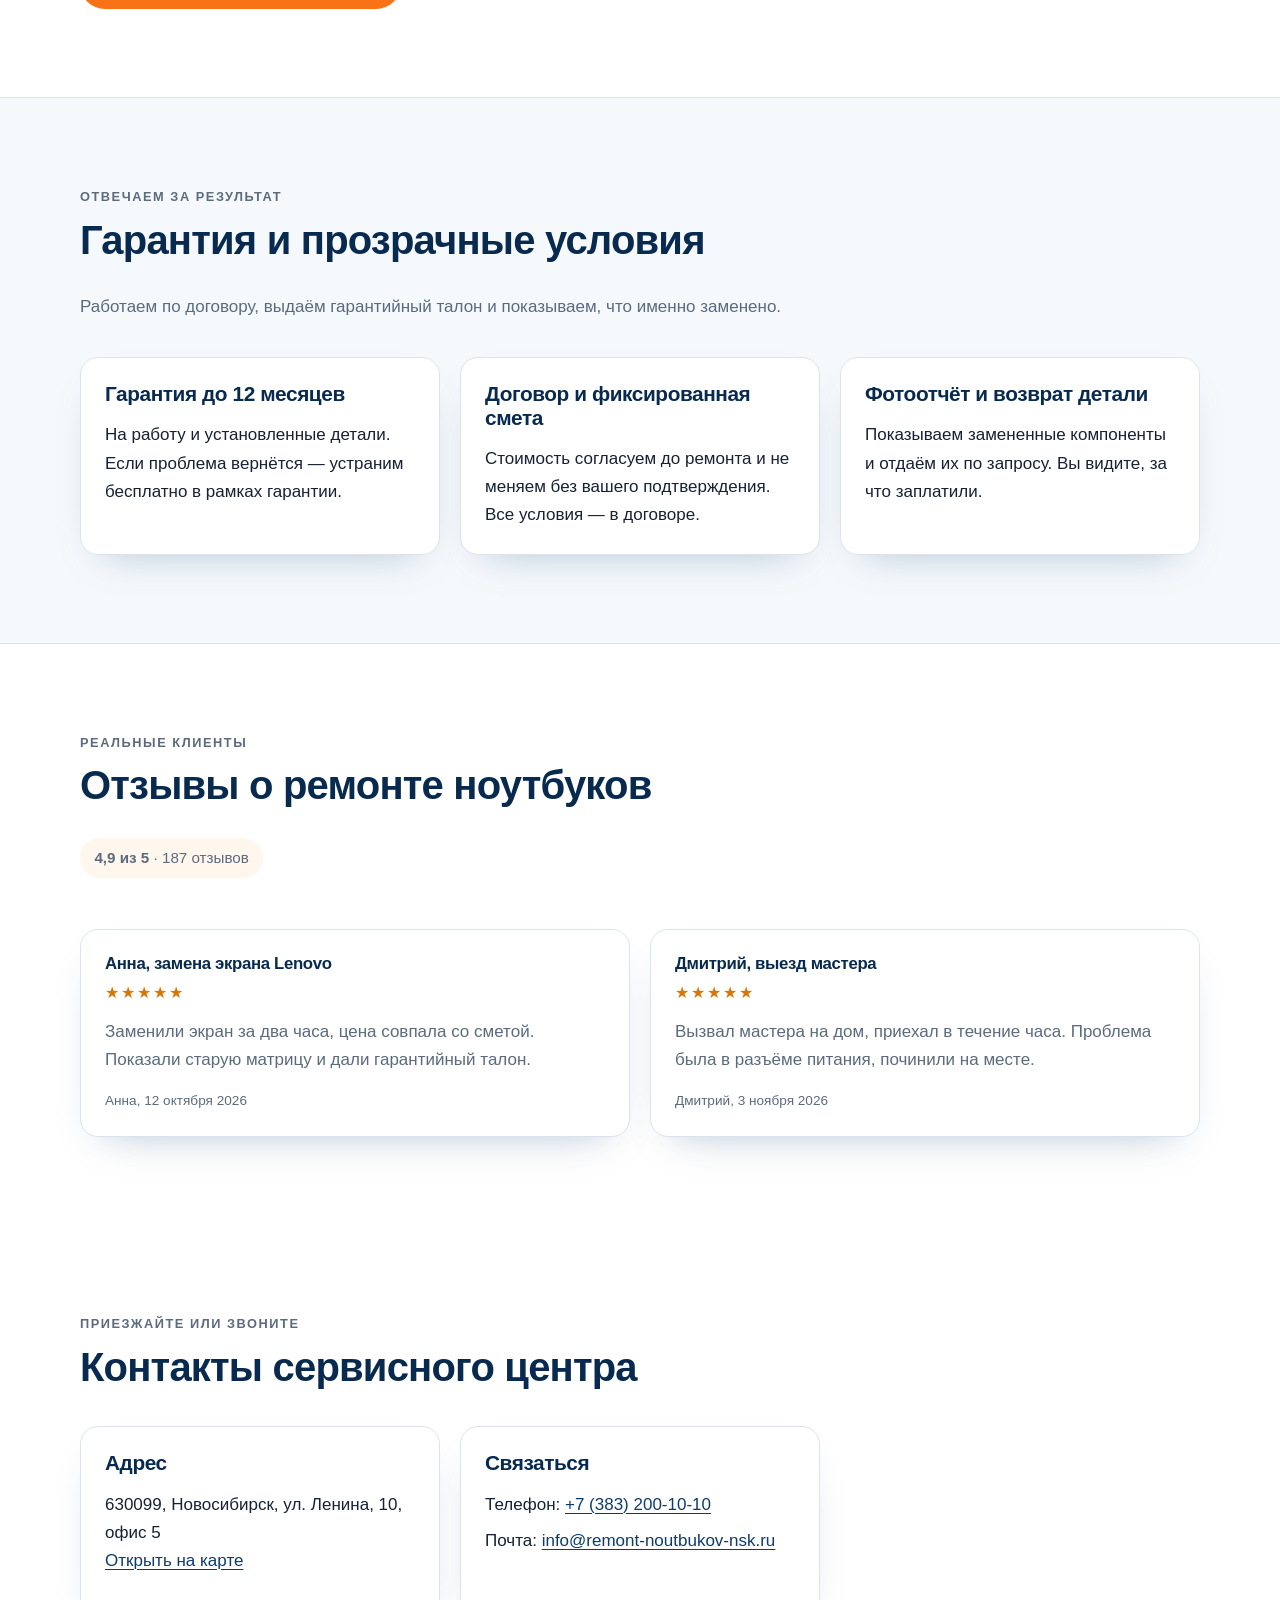
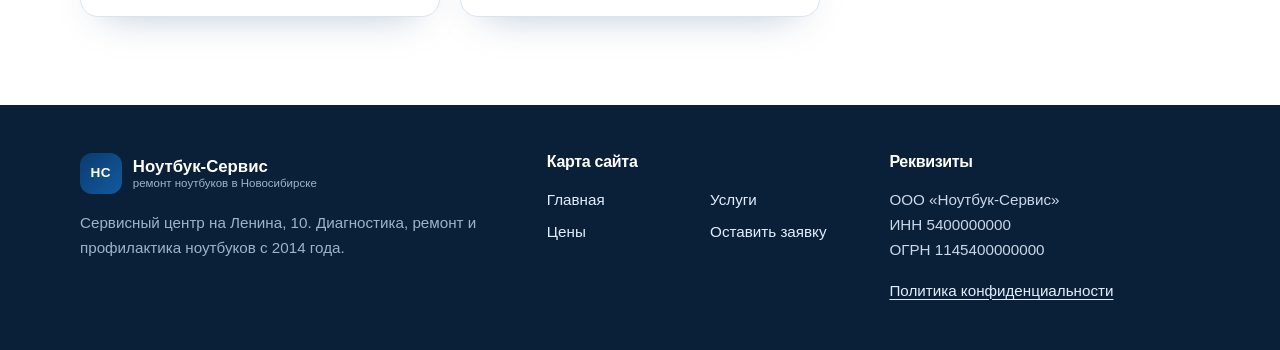
==== commit 108d1b88: "Update index.html" ====
--- a/index.html
+++ b/index.html
@@ -4,42 +4,68 @@
   <meta charset="utf-8">
   <meta name="viewport" content="width=device-width, initial-scale=1">
   <title>Ремонт ноутбуков в Новосибирске — срочно и с гарантией</title>
-  <meta name="description" content="Срочный ремонт ноутбуков в Новосибирске: бесплатная диагностика, выезд мастера, гарантия до 12 месяцев. Замена экрана, клавиатуры, аккумулятора.">
+  <meta name="description" content="Срочный ремонт ноутбуков в Новосибирске: бесплатная диагностика, выезд мастера, гарантия до 12 месяцев. Замена экрана, клавиатуры, аккумулятора. Запись онлайн.">
+  <meta name="keywords" content="ремонт ноутбуков Новосибирск, замена экрана ноутбука, срочный ремонт ноутбука, ремонт ноутбука на дому, ремонт MacBook Новосибирск, чистка ноутбука, замена аккумулятора, гарантия на ремонт, бесплатная диагностика, ремонт материнской платы">
+  <meta name="robots" content="index, follow, max-image-preview:large">
+  <meta name="theme-color" content="#0b3b6f">
   <link rel="canonical" href="https://dun4ikuchizuke.github.io/laptop-repair-nsk/">
   <link rel="icon" href="images/favicon.svg" type="image/svg+xml">
+  <link rel="preload" as="image" href="images/hero-remont-noutbukov-novosibirsk.jpg" fetchpriority="high">
   <link rel="stylesheet" href="styles/main.css">
+
+  <meta property="og:type" content="website">
+  <meta property="og:locale" content="ru_RU">
+  <meta property="og:site_name" content="Ноутбук-Сервис">
+  <meta property="og:title" content="Ремонт ноутбуков в Новосибирске — срочно и с гарантией">
+  <meta property="og:description" content="Бесплатная диагностика, выезд мастера и гарантия до 12 месяцев. Замена экрана, клавиатуры, аккумулятора, ремонт платы и восстановление данных.">
+  <meta property="og:url" content="https://dun4ikuchizuke.github.io/laptop-repair-nsk/">
+  <meta property="og:image" content="https://dun4ikuchizuke.github.io/laptop-repair-nsk/images/hero-remont-noutbukov-novosibirsk.jpg">
+  <meta property="og:image:width" content="1200">
+  <meta property="og:image:height" content="675">
+  <meta property="og:image:alt" content="Мастер сервисного центра ремонтирует ноутбук в Новосибирске">
+  <meta name="twitter:card" content="summary_large_image">
+  <meta name="twitter:title" content="Ремонт ноутбуков в Новосибирске — срочно и с гарантией">
+  <meta name="twitter:description" content="Бесплатная диагностика, выезд мастера, гарантия до 12 месяцев.">
+  <meta name="twitter:image" content="https://dun4ikuchizuke.github.io/laptop-repair-nsk/images/hero-remont-noutbukov-novosibirsk.jpg">
 </head>
-<body>
+<body itemscope itemtype="https://schema.org/LocalBusiness">
+  <a class="skip-link" href="#main">Перейти к содержимому</a>
+
   <header class="site-header">
     <div class="container header-inner">
-      <a class="logo" href="index.html">
-        <span class="logo-mark">НС</span>
-        <span class="logo-text"><strong>Ноутбук-Сервис</strong><small>ремонт ноутбуков в Новосибирске</small></span>
+      <a class="logo" href="index.html" aria-label="Ноутбук-Сервис — на главную">
+        <span class="logo-mark" aria-hidden="true">НС</span>
+        <span class="logo-text">
+          <strong itemprop="name">Ноутбук-Сервис</strong>
+          <small>ремонт ноутбуков в Новосибирске</small>
+        </span>
       </a>
-      <nav class="site-nav">
+
+      <nav class="site-nav" aria-label="Главное меню">
         <ul class="nav-list">
           <li><a href="services.html">Услуги</a></li>
           <li><a href="prices.html">Цены</a></li>
-          <li><a href="index.html#brands">Бренды</a></li>
-          <li><a href="index.html#guarantee">Гарантии</a></li>
-          <li><a href="index.html#reviews">Отзывы</a></li>
-          <li><a href="index.html#contacts">Контакты</a></li>
+          <li><a href="#brands">Бренды</a></li>
+          <li><a href="#guarantee">Гарантии</a></li>
+          <li><a href="#reviews">Отзывы</a></li>
+          <li><a href="#contacts">Контакты</a></li>
         </ul>
       </nav>
+
       <div class="header-actions">
-        <a class="header-phone" href="tel:+73832001010">+7 (383) 200-10-10</a>
+        <a class="header-phone" href="tel:+73832001010"><span itemprop="telephone">+7 (383) 200-10-10</span></a>
         <a class="button button-small" href="order.html">Вызвать мастера</a>
       </div>
     </div>
   </header>
 
-  <main>
-    <section class="hero">
+  <main id="main">
+    <section class="hero" id="top">
       <div class="container hero-grid">
         <div class="hero-copy">
           <p class="eyebrow">Сервисный центр в центре Новосибирска</p>
           <h1>Ремонт ноутбуков в Новосибирске — срочно и с гарантией</h1>
-          <p class="lead">Бесплатная диагностика, ремонт от 30 минут и гарантия до 12 месяцев. Приедем в любой район города.</p>
+          <p class="lead">Бесплатная диагностика, ремонт от 30 минут и гарантия до 12 месяцев. Приедем в любой район города или ждём вас на Ленина, 10.</p>
           <div class="hero-actions">
             <a class="button" href="order.html">Записаться на ремонт</a>
             <a class="button button-secondary" href="prices.html">Смотреть цены</a>
@@ -52,7 +78,10 @@
           </ul>
         </div>
         <figure class="hero-media">
-          <img src="images/hero-remont-noutbukov-novosibirsk.jpg" alt="Ремонт ноутбука" width="1200" height="675">
+          <img src="images/hero-remont-noutbukov-novosibirsk.jpg"
+               alt="Мастер сервисного центра ремонтирует ноутбук в Новосибирске"
+               width="1200" height="675" fetchpriority="high" decoding="async">
+          <figcaption>Диагностика и ремонт ноутбуков любой сложности</figcaption>
         </figure>
       </div>
     </section>
@@ -60,16 +89,38 @@
     <section class="section" id="brands">
       <div class="container">
         <div class="section-head">
+          <p class="eyebrow">Знаем особенности моделей</p>
           <h2>Ремонт ноутбуков популярных брендов</h2>
+          <p>Подбираем детали и учитываем типовые поломки каждой линейки. Не обещаем невозможного: если запчасти нет — предложим альтернативу.</p>
         </div>
         <div class="brand-grid">
-          <article class="brand-card"><h3>Lenovo</h3><p>Петли, клавиатуры, цепи заряда.</p></article>
-          <article class="brand-card"><h3>HP</h3><p>Перегрев, отвал видеочипа.</p></article>
-          <article class="brand-card"><h3>ASUS</h3><p>Замена матриц, ремонт шлейфов.</p></article>
-          <article class="brand-card"><h3>Apple и MacBook</h3><p>Аккумуляторы, экраны, клавиатуры.</p></article>
-        </div>
-        <div style="margin-top: 20px;">
-          <a class="button" href="services.html">Посмотреть все услуги</a>
+          <article class="brand-card" id="brand-lenovo">
+            <h3>Lenovo</h3>
+            <p>Петли, клавиатуры, разъёмы питания и цепи заряда в IdeaPad, ThinkPad и Legion.</p>
+          </article>
+          <article class="brand-card" id="brand-hp">
+            <h3>HP</h3>
+            <p>Перегрев, отвал видеочипа и повреждения корпуса в Pavilion, ProBook и Envy.</p>
+          </article>
+          <article class="brand-card" id="brand-asus">
+            <h3>ASUS</h3>
+            <p>Замена матриц, ремонт шлейфов и восстановление питания в VivoBook, ZenBook и ROG.</p>
+          </article>
+          <article class="brand-card" id="brand-acer">
+            <h3>Acer</h3>
+            <p>Типовые проблемы петель, клавиатур и разъёмов в Aspire, Swift и Nitro.</p>
+          </article>
+          <article class="brand-card" id="brand-dell">
+            <h3>Dell</h3>
+            <p>Ремонт Inspiron, Latitude и XPS: питание, накопители, экраны и клавиатуры.</p>
+          </article>
+          <article class="brand-card" id="brand-apple">
+            <h3>Apple и MacBook</h3>
+            <p>Ремонт MacBook Air и Pro: аккумуляторы, экраны, клавиатуры и восстановление данных.</p>
+          </article>
+        </div>
+        <div style="margin-top: 30px;">
+            <a class="button" href="services.html">Посмотреть полный список услуг</a>
         </div>
       </div>
     </section>
@@ -77,12 +128,23 @@
     <section class="section section-alt" id="guarantee">
       <div class="container">
         <div class="section-head">
+          <p class="eyebrow">Отвечаем за результат</p>
           <h2>Гарантия и прозрачные условия</h2>
+          <p>Работаем по договору, выдаём гарантийный талон и показываем, что именно заменено.</p>
         </div>
         <div class="columns-3">
-          <article class="panel"><h3>Гарантия до 12 месяцев</h3><p>На работу и установленные детали.</p></article>
-          <article class="panel"><h3>Договор и смета</h3><p>Стоимость согласуем до ремонта.</p></article>
-          <article class="panel"><h3>Фотоотчет</h3><p>Показываем замененные компоненты.</p></article>
+          <article class="panel">
+            <h3>Гарантия до 12 месяцев</h3>
+            <p>На работу и установленные детали. Если проблема вернётся — устраним бесплатно в рамках гарантии.</p>
+          </article>
+          <article class="panel">
+            <h3>Договор и фиксированная смета</h3>
+            <p>Стоимость согласуем до ремонта и не меняем без вашего подтверждения. Все условия — в договоре.</p>
+          </article>
+          <article class="panel">
+            <h3>Фотоотчёт и возврат детали</h3>
+            <p>Показываем замененные компоненты и отдаём их по запросу. Вы видите, за что заплатили.</p>
+          </article>
         </div>
       </div>
     </section>
@@ -90,16 +152,47 @@
     <section class="section" id="reviews">
       <div class="container">
         <div class="section-head">
+          <p class="eyebrow">Реальные клиенты</p>
           <h2>Отзывы о ремонте ноутбуков</h2>
+          <p class="rating-summary" itemprop="aggregateRating" itemscope itemtype="https://schema.org/AggregateRating">
+            <meta itemprop="bestRating" content="5">
+            <meta itemprop="worstRating" content="1">
+            <meta itemprop="ratingValue" content="4.9">
+            <meta itemprop="reviewCount" content="187">
+            <strong>4,9 из 5</strong> · 187 отзывов
+          </p>
         </div>
         <div class="reviews-grid">
-          <article class="review-card">
-            <h3>Анна</h3>
-            <p>Заменили экран за два часа, цена совпала со сметой.</p>
-          </article>
-          <article class="review-card">
-            <h3>Дмитрий</h3>
-            <p>Вызвал мастера на дом, приехал в течение часа.</p>
+          <article class="review-card" itemprop="review" itemscope itemtype="https://schema.org/Review">
+            <h3>Анна, замена экрана Lenovo</h3>
+            <div class="review-rating" itemprop="reviewRating" itemscope itemtype="https://schema.org/Rating">
+              <meta itemprop="bestRating" content="5">
+              <meta itemprop="ratingValue" content="5">
+              <span role="img" aria-label="Оценка 5 из 5">★★★★★</span>
+            </div>
+            <blockquote>
+              <p itemprop="reviewBody">Заменили экран за два часа, цена совпала со сметой. Показали старую матрицу и дали гарантийный талон.</p>
+            </blockquote>
+            <footer class="review-meta">
+              <span itemprop="author" itemscope itemtype="https://schema.org/Person"><span itemprop="name">Анна</span></span>,
+              <time itemprop="datePublished" datetime="2026-10-12">12 октября 2026</time>
+            </footer>
+          </article>
+
+          <article class="review-card" itemprop="review" itemscope itemtype="https://schema.org/Review">
+            <h3>Дмитрий, выезд мастера</h3>
+            <div class="review-rating" itemprop="reviewRating" itemscope itemtype="https://schema.org/Rating">
+              <meta itemprop="bestRating" content="5">
+              <meta itemprop="ratingValue" content="5">
+              <span role="img" aria-label="Оценка 5 из 5">★★★★★</span>
+            </div>
+            <blockquote>
+              <p itemprop="reviewBody">Вызвал мастера на дом, приехал в течение часа. Проблема была в разъёме питания, починили на месте.</p>
+            </blockquote>
+            <footer class="review-meta">
+              <span itemprop="author" itemscope itemtype="https://schema.org/Person"><span itemprop="name">Дмитрий</span></span>,
+              <time itemprop="datePublished" datetime="2026-11-03">3 ноября 2026</time>
+            </footer>
           </article>
         </div>
       </div>
@@ -108,18 +201,29 @@
     <section class="section" id="contacts">
       <div class="container">
         <div class="section-head">
-          <h2>Контакты</h2>
+          <p class="eyebrow">Приезжайте или звоните</p>
+          <h2>Контакты сервисного центра</h2>
         </div>
         <div class="contacts-grid">
           <div class="panel">
             <h3>Адрес</h3>
-            <p>Новосибирск, ул. Ленина, 10, офис 5</p>
+            <address itemprop="address" itemscope itemtype="https://schema.org/PostalAddress">
+              <span itemprop="postalCode">630099</span>,
+              <span itemprop="addressLocality">Новосибирск</span>,
+              <span itemprop="streetAddress">ул. Ленина, 10, офис 5</span>
+            </address>
             <p><a href="https://2gis.ru/novosibirsk" target="_blank" rel="noopener">Открыть на карте</a></p>
+            <div itemprop="geo" itemscope itemtype="https://schema.org/GeoCoordinates">
+              <meta itemprop="latitude" content="55.0302">
+              <meta itemprop="longitude" content="82.9204">
+            </div>
           </div>
           <div class="panel">
             <h3>Связаться</h3>
-            <p>Телефон: <a href="tel:+73832001010">+7 (383) 200-10-10</a></p>
-            <p>Почта: <a href="mailto:info@remont-noutbukov-nsk.ru">info@remont-noutbukov-nsk.ru</a></p>
+            <ul class="contact-list">
+              <li>Телефон: <a href="tel:+73832001010"><span itemprop="telephone">+7 (383) 200-10-10</span></a></li>
+              <li>Почта: <a href="mailto:info@remont-noutbukov-nsk.ru"><span itemprop="email">info@remont-noutbukov-nsk.ru</span></a></li>
+            </ul>
           </div>
         </div>
       </div>
@@ -129,9 +233,13 @@
   <footer class="site-footer">
     <div class="container footer-grid">
       <div>
-        <a class="logo footer-logo" href="index.html"><span class="logo-mark">НС</span><span class="logo-text"><strong>Ноутбук-Сервис</strong></span></a>
-      </div>
-      <nav>
+        <a class="logo footer-logo" href="index.html">
+          <span class="logo-mark" aria-hidden="true">НС</span>
+          <span class="logo-text"><strong>Ноутбук-Сервис</strong><small>ремонт ноутбуков в Новосибирске</small></span>
+        </a>
+        <p class="muted">Сервисный центр на Ленина, 10. Диагностика, ремонт и профилактика ноутбуков с 2014 года.</p>
+      </div>
+      <nav aria-label="Карта сайта">
         <h2 class="footer-title">Карта сайта</h2>
         <ul class="footer-nav">
           <li><a href="index.html">Главная</a></li>
@@ -142,10 +250,50 @@
       </nav>
       <div>
         <h2 class="footer-title">Реквизиты</h2>
-        <p>ООО «Ноутбук-Сервис»<br>ИНН 5400000000</p>
+        <p>ООО «Ноутбук-Сервис»<br>ИНН 5400000000<br>ОГРН 1145400000000</p>
         <p><a href="privacy/index.html">Политика конфиденциальности</a></p>
       </div>
     </div>
   </footer>
+
+  <script type="application/ld+json">
+  {
+    "@context": "https://schema.org",
+    "@graph": [
+      {
+        "@type": ["LocalBusiness", "ProfessionalService"],
+        "@id": "https://dun4ikuchizuke.github.io/laptop-repair-nsk/#business",
+        "name": "Ноутбук-Сервис",
+        "legalName": "ООО «Ноутбук-Сервис»",
+        "description": "Сервисный центр по ремонту ноутбуков в Новосибирске: бесплатная диагностика, срочный ремонт, выезд мастера и гарантия до 12 месяцев.",
+        "url": "https://dun4ikuchizuke.github.io/laptop-repair-nsk/",
+        "telephone": "+7-383-200-10-10",
+        "email": "info@remont-noutbukov-nsk.ru",
+        "image": "https://dun4ikuchizuke.github.io/laptop-repair-nsk/images/hero-remont-noutbukov-novosibirsk.jpg",
+        "priceRange": "500–15000 ₽",
+        "address": {
+          "@type": "PostalAddress",
+          "postalCode": "630099",
+          "addressLocality": "Новосибирск",
+          "streetAddress": "ул. Ленина, 10, офис 5",
+          "addressCountry": "RU"
+        },
+        "aggregateRating": {
+          "@type": "AggregateRating",
+          "ratingValue": "4.9",
+          "reviewCount": "187",
+          "bestRating": "5",
+          "worstRating": "1"
+        }
+      },
+      {
+        "@type": "WebSite",
+        "@id": "https://dun4ikuchizuke.github.io/laptop-repair-nsk/#website",
+        "url": "https://dun4ikuchizuke.github.io/laptop-repair-nsk/",
+        "name": "Ноутбук-Сервис — ремонт ноутбуков в Новосибирске"
+      }
+    ]
+  }
+  </script>
 </body>
 </html>
